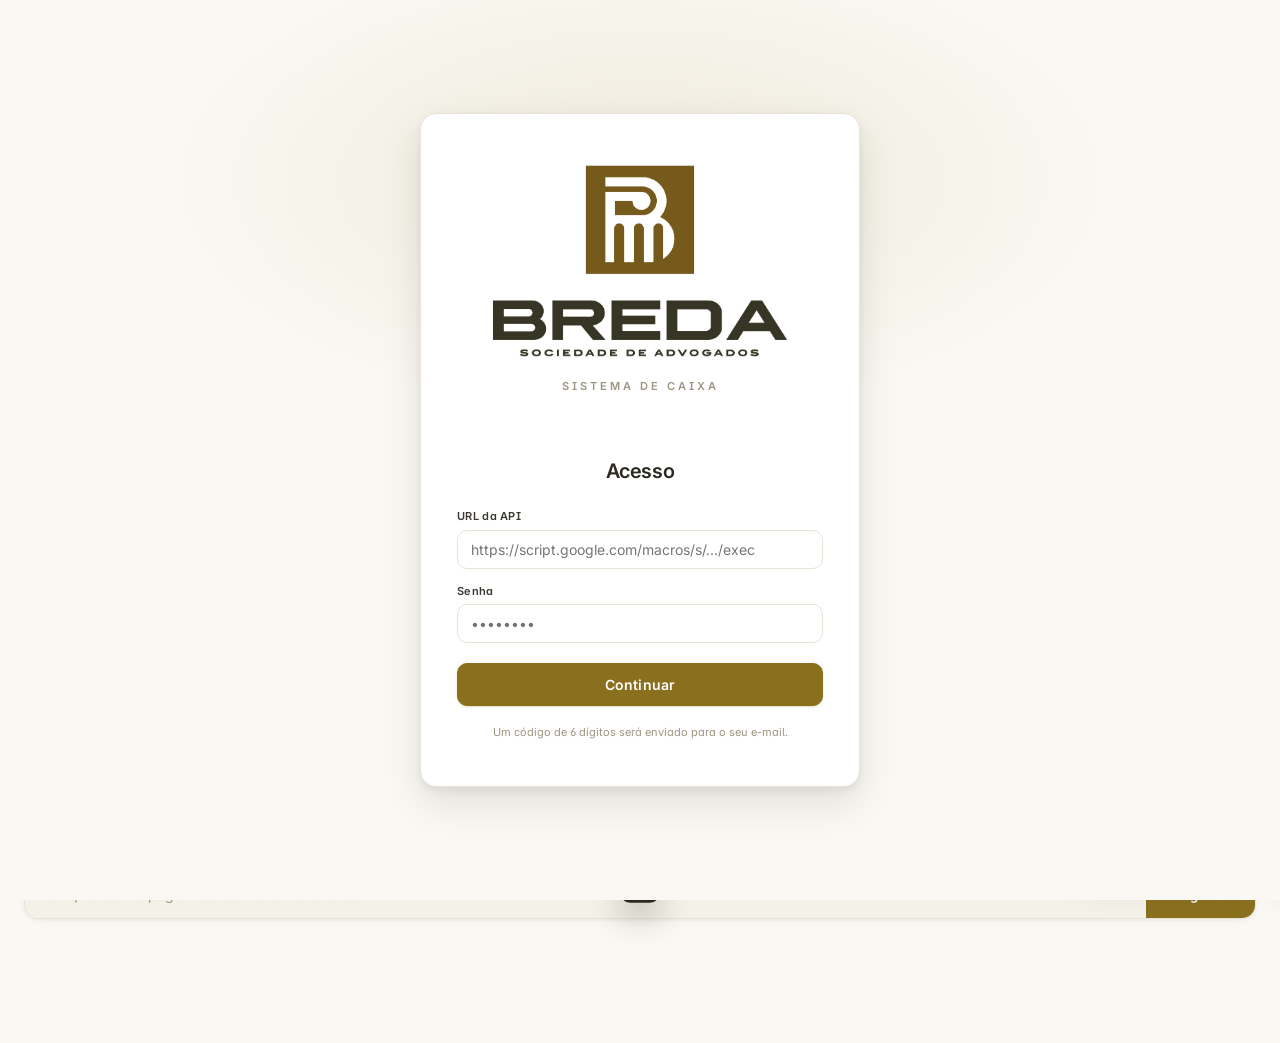
==== app.html @ f0481420 "Nova identidade visual baseada na logo oficial Breda - Paleta dourado-bronze (#8a6f1f) + oliva (#2b2" ====
<!doctype html>
<html lang="pt-BR">
<head>
  <meta charset="utf-8" />
  <meta name="viewport" content="width=device-width, initial-scale=1, viewport-fit=cover" />
  <title>Caixa · Breda Advocacia</title>
  <meta name="theme-color" content="#8a6f1f" />
  <link rel="manifest" href="./assets/manifest.json" />
  <link rel="icon" href="./assets/icons/icon-192.svg" type="image/svg+xml" />
  <link rel="apple-touch-icon" href="./assets/icons/icon-192.svg" />
  <link rel="preconnect" href="https://fonts.googleapis.com" />
  <link rel="preconnect" href="https://fonts.gstatic.com" crossorigin />
  <link href="https://fonts.googleapis.com/css2?family=Fraunces:opsz,wght@9..144,400;9..144,500;9..144,600;9..144,700;9..144,900&family=Inter:wght@300;400;500;600;700;800&family=Spectral:wght@300;400;500;600&display=swap" rel="stylesheet" />
  <link rel="preload" href="./assets/app.js" as="script" />
  <link rel="stylesheet" href="./assets/style.css" />
</head>
<body>

<header class="topbar">
  <div class="topbar-inner">
    <div class="brand">
      <div class="brand-logo"></div>
      <div class="brand-text">
        <span class="brand-mark">Caixa</span>
        <span class="brand-name">Breda Advocacia</span>
      </div>
    </div>
    <div class="tabs" role="tablist">
      <button class="tab" data-tab="insights" role="tab">Insights</button>
      <button class="tab" data-tab="movimentacoes" role="tab">Movimentações</button>
      <button class="tab" data-tab="analise" role="tab">Análise</button>
    </div>
    <div class="header-actions">
      <button class="icon-btn" id="btn-recarregar" title="Recarregar">
        <svg viewBox="0 0 24 24"><path d="M21 12a9 9 0 0 1-15.5 6.4M3 12a9 9 0 0 1 15.5-6.4M21 5v5h-5M3 19v-5h5"/></svg>
      </button>
      <button class="icon-btn" id="btn-config" title="Configurações">
        <svg viewBox="0 0 24 24"><circle cx="12" cy="12" r="3"/><path d="M19.4 15a1.65 1.65 0 0 0 .33 1.82l.06.06a2 2 0 1 1-2.83 2.83l-.06-.06a1.65 1.65 0 0 0-1.82-.33 1.65 1.65 0 0 0-1 1.51V21a2 2 0 0 1-4 0v-.09a1.65 1.65 0 0 0-1-1.51 1.65 1.65 0 0 0-1.82.33l-.06.06a2 2 0 1 1-2.83-2.83l.06-.06a1.65 1.65 0 0 0 .33-1.82 1.65 1.65 0 0 0-1.51-1H3a2 2 0 0 1 0-4h.09a1.65 1.65 0 0 0 1.51-1 1.65 1.65 0 0 0-.33-1.82l-.06-.06a2 2 0 1 1 2.83-2.83l.06.06a1.65 1.65 0 0 0 1.82.33h0a1.65 1.65 0 0 0 1-1.51V3a2 2 0 0 1 4 0v.09a1.65 1.65 0 0 0 1 1.51 1.65 1.65 0 0 0 1.82-.33l.06-.06a2 2 0 1 1 2.83 2.83l-.06.06a1.65 1.65 0 0 0-.33 1.82v0a1.65 1.65 0 0 0 1.51 1H21a2 2 0 0 1 0 4h-.09a1.65 1.65 0 0 0-1.51 1z"/></svg>
      </button>
    </div>
  </div>
</header>

<main>

<!-- ─────── TAB: INSIGHTS ─────── -->
<div data-tab-content="insights">
  <div class="section">
    <div class="section-head">
      <div class="section-title-wrap">
        <div class="section-title">Visão geral</div>
        <div class="section-sub">desempenho do mês atual</div>
      </div>
      <div class="section-meta" id="periodo-atual">—</div>
    </div>
    <div class="stats">
      <div class="stat">
        <div class="stat-head">
          <div class="stat-label">Receita</div>
          <div class="stat-icon pos">
            <svg viewBox="0 0 24 24" stroke="currentColor"><path d="M7 14l5-5 5 5M12 19V9"/></svg>
          </div>
        </div>
        <div class="stat-value pos" id="stat-receita-mes">—</div>
        <div class="stat-sub" id="stat-receita-sub">—</div>
      </div>
      <div class="stat">
        <div class="stat-head">
          <div class="stat-label">Despesa</div>
          <div class="stat-icon neg">
            <svg viewBox="0 0 24 24" stroke="currentColor"><path d="M7 10l5 5 5-5M12 5v10"/></svg>
          </div>
        </div>
        <div class="stat-value neg" id="stat-despesa-mes">—</div>
        <div class="stat-sub" id="stat-despesa-sub">—</div>
      </div>
      <div class="stat">
        <div class="stat-head">
          <div class="stat-label">Saldo</div>
          <div class="stat-icon neutral">
            <svg viewBox="0 0 24 24" stroke="currentColor"><path d="M3 12h18M12 3v18"/></svg>
          </div>
        </div>
        <div class="stat-value" id="stat-saldo-mes">—</div>
        <div class="stat-sub" id="stat-saldo-sub">—</div>
      </div>
      <div class="stat">
        <div class="stat-head">
          <div class="stat-label">Margem</div>
          <div class="stat-icon neutral">
            <svg viewBox="0 0 24 24" stroke="currentColor"><circle cx="12" cy="12" r="9"/><path d="M12 7v5l3 3"/></svg>
          </div>
        </div>
        <div class="stat-value" id="stat-margem">—</div>
        <div class="stat-sub">resultado / receita</div>
      </div>
    </div>
  </div>

  <div class="section">
    <div class="section-head">
      <div class="section-title-wrap">
        <div class="section-title">Alertas inteligentes</div>
        <div class="section-sub">anomalias detectadas automaticamente</div>
      </div>
      <div class="section-meta" id="alertas-meta">—</div>
    </div>
    <div id="alertas" class="alerts">
      <div class="alert"><span class="alert-icon">…</span><span>Carregando…</span></div>
    </div>
  </div>

  <div class="section">
    <div class="section-head">
      <div class="section-title-wrap">
        <div class="section-title">Resumo executivo</div>
        <div class="section-sub">análise do mês mais recente</div>
      </div>
    </div>
    <div class="ai-block">
      <div class="ai-head">
        <div class="ai-badge">IA</div>
        <div class="ai-title">Síntese do mês</div>
      </div>
      <div class="ai-text" id="resumo-ia"><span class="ai-loading">Analisando dados…</span></div>
    </div>
  </div>

  <div class="section">
    <div class="section-head">
      <div class="section-title-wrap">
        <div class="section-title">Pergunte ao seu caixa</div>
        <div class="section-sub">conversa em linguagem natural com os dados</div>
      </div>
    </div>
    <div class="chat-box">
      <div class="chat-log" id="chat-log"></div>
      <div class="chat-input-row">
        <input type="text" class="chat-input" id="chat-input" placeholder="ex: qual cliente paga mais? como foi maio vs abril?" />
        <button class="chat-send" id="chat-send">Perguntar</button>
      </div>
    </div>
  </div>
</div>

<!-- ─────── TAB: MOVIMENTAÇÕES ─────── -->
<div data-tab-content="movimentacoes" hidden>
  <div class="section">
    <div class="section-head">
      <div class="section-title-wrap">
        <div class="section-title">Lançamentos</div>
        <div class="section-sub">filtre, busque e edite cada registro</div>
      </div>
      <div class="section-meta" id="tabela-meta">—</div>
    </div>
    <div class="filters">
      <div class="chips">
        <button class="chip tipo-entrada active" data-tipo="entrada">Entradas</button>
        <button class="chip tipo-saida active" data-tipo="saida">Saídas</button>
      </div>
    </div>
    <div class="filters">
      <div class="field-inline">
        <label>Ano</label>
        <select id="filtro-ano"></select>
      </div>
      <div class="field-inline">
        <label>Mês</label>
        <select id="filtro-mes"></select>
      </div>
      <div class="field-inline search-wrap">
        <label>Buscar descrição</label>
        <input class="input" id="filtro-busca" type="text" placeholder="ex: honorários, VIVO, sucumbência…" />
      </div>
      <div class="field-inline">
        <label>&nbsp;</label>
        <button class="btn btn-ghost" id="btn-limpar">Limpar filtros</button>
      </div>
      <div class="field-inline">
        <label>&nbsp;</label>
        <button class="btn btn-ghost" id="btn-importar-extrato">📥 Importar extrato</button>
      </div>
      <div class="field-inline">
        <label>&nbsp;</label>
        <button class="btn btn-primary" id="btn-relatorio">📄 Gerar relatório</button>
      </div>
    </div>
    <div class="filters" style="margin-top:-8px">
      <div class="field-inline" style="min-width:140px">
        <label>Período · de</label>
        <input class="input" id="filtro-data-de" type="date" />
      </div>
      <div class="field-inline" style="min-width:140px">
        <label>Período · até</label>
        <input class="input" id="filtro-data-ate" type="date" />
      </div>
      <div class="field-inline" style="flex:1; min-width:160px">
        <label>&nbsp;</label>
        <div style="display:flex; gap:6px; flex-wrap:wrap">
          <button class="btn btn-ghost btn-preset" data-preset="30d" style="padding:7px 11px; font-size:12px">Últ. 30 dias</button>
          <button class="btn btn-ghost btn-preset" data-preset="90d" style="padding:7px 11px; font-size:12px">Últ. 90 dias</button>
          <button class="btn btn-ghost btn-preset" data-preset="ano" style="padding:7px 11px; font-size:12px">Este ano</button>
          <button class="btn btn-ghost btn-preset" data-preset="anoant" style="padding:7px 11px; font-size:12px">Ano anterior</button>
          <button class="btn btn-ghost btn-preset" data-preset="tudo" style="padding:7px 11px; font-size:12px">Tudo</button>
        </div>
      </div>
    </div>
    <div class="chips" id="chips-categorias"></div>

    <div id="loader-mov" class="loader" style="display:none">
      <div class="spinner"></div><span>Carregando lançamentos…</span>
    </div>

    <div class="tbl-wrap" id="tabela-card">
      <div class="tbl-scroll">
        <table>
          <thead>
            <tr>
              <th style="width:100px">Data</th>
              <th style="width:70px">Tipo</th>
              <th>Descrição</th>
              <th>Categoria</th>
              <th style="text-align:right; width:140px">Valor</th>
            </tr>
          </thead>
          <tbody id="tabela-body"></tbody>
        </table>
      </div>
    </div>
  </div>
</div>

<!-- ─────── TAB: ANÁLISE ─────── -->
<div data-tab-content="analise" hidden>
  <div class="section">
    <div class="section-head">
      <div class="section-title-wrap">
        <div class="section-title">Ano de análise</div>
        <div class="section-sub">selecione para filtrar gráficos e resumo</div>
      </div>
    </div>
    <select id="ano-analise" class="input" style="max-width:180px"></select>
  </div>

  <div class="section">
    <div class="section-head">
      <div class="section-title-wrap">
        <div class="section-title">Receitas × Despesas</div>
        <div class="section-sub">comparativo mensal do ano selecionado</div>
      </div>
    </div>
    <div class="card"><canvas id="chart-rxd" style="max-height:280px"></canvas></div>
  </div>

  <div class="section">
    <div class="section-head">
      <div class="section-title-wrap">
        <div class="section-title">Saldo acumulado</div>
        <div class="section-sub">evolução do resultado mês a mês</div>
      </div>
    </div>
    <div class="card"><canvas id="chart-saldo" style="max-height:220px"></canvas></div>
  </div>

  <div class="section">
    <div class="section-head">
      <div class="section-title-wrap">
        <div class="section-title">Composição</div>
        <div class="section-sub">categorias com maior volume</div>
      </div>
    </div>
    <div class="charts-grid">
      <div class="chart-card">
        <h3>Top despesas</h3>
        <canvas id="chart-top-saidas" style="max-height:300px"></canvas>
      </div>
      <div class="chart-card">
        <h3>Top receitas</h3>
        <canvas id="chart-top-entradas" style="max-height:300px"></canvas>
      </div>
    </div>
  </div>

  <div class="section">
    <div class="section-head">
      <div class="section-title-wrap">
        <div class="section-title">Previsão · próximos 3 meses</div>
        <div class="section-sub">projeção gerada por IA com base em sazonalidade</div>
      </div>
    </div>
    <div class="forecast-grid" id="forecast-grid">
      <div class="forecast-month">
        <div class="forecast-mes">Carregando…</div>
      </div>
    </div>
  </div>

  <div class="section">
    <div class="section-head">
      <div class="section-title-wrap">
        <div class="section-title">Resumo mensal</div>
        <div class="section-sub">consolidação do ano selecionado</div>
      </div>
    </div>
    <div class="tbl-wrap">
      <div class="tbl-scroll">
        <table>
          <thead>
            <tr>
              <th>Mês</th>
              <th style="text-align:right">Receitas</th>
              <th style="text-align:right">Despesas</th>
              <th style="text-align:right">Saldo</th>
              <th style="text-align:right; width:90px">Margem</th>
            </tr>
          </thead>
          <tbody id="tabela-mensal"></tbody>
          <tfoot>
            <tr style="background:var(--line-soft); font-weight:600">
              <td style="padding:12px 16px">Total do ano</td>
              <td class="col-valor" id="tot-rec"></td>
              <td class="col-valor" id="tot-des"></td>
              <td class="col-valor" id="tot-sal"></td>
              <td class="col-valor" id="tot-mar"></td>
            </tr>
          </tfoot>
        </table>
      </div>
    </div>
  </div>
</div>

</main>

<button class="fab" id="fab-novo">
  <svg viewBox="0 0 24 24"><path d="M12 5v14M5 12h14"/></svg>
  Novo lançamento
</button>

<!-- MODAL LANÇAMENTO -->
<div class="modal-backdrop" id="modal">
  <div class="modal">
    <div class="modal-head">
      <h2 id="modal-titulo">Novo lançamento</h2>
      <button class="close-btn" id="btn-fechar-modal">×</button>
    </div>
    <form id="modal-form" autocomplete="off">
      <input type="hidden" id="modal-id" />
      <div class="modal-body">
        <div class="field">
          <label>Tipo</label>
          <select id="modal-tipo">
            <option value="saida">Saída (despesa)</option>
            <option value="entrada">Entrada (receita)</option>
          </select>
        </div>
        <div class="field">
          <label>Data</label>
          <input type="date" id="modal-data" required />
        </div>
        <div class="field">
          <label>Descrição</label>
          <textarea id="modal-desc" rows="2" required placeholder="ex: VIVO mês 06"></textarea>
          <div class="field-hint" id="modal-cat-hint" style="display:none">
            <span class="ai-tag" style="margin:0">IA</span> sugerindo categoria…
          </div>
        </div>
        <div class="field">
          <label>Valor (R$)</label>
          <input type="number" id="modal-valor" step="0.01" min="0" required placeholder="0,00" />
        </div>
        <div class="field">
          <label>Categoria</label>
          <select id="modal-cat" required></select>
        </div>
        <div class="field">
          <label>Anexos</label>
          <div class="anexos-wrap">
            <div id="modal-anexos-lista"></div>
            <label class="btn-anexar">
              <svg width="12" height="12" viewBox="0 0 24 24" fill="none" stroke="currentColor" stroke-width="2"><path d="M21.44 11.05l-9.19 9.19a6 6 0 0 1-8.49-8.49l9.19-9.19a4 4 0 0 1 5.66 5.66l-9.2 9.19a2 2 0 0 1-2.83-2.83l8.49-8.48"/></svg>
              Anexar arquivo
              <input type="file" id="modal-anexo-input" multiple accept="image/*,.pdf,.doc,.docx" />
            </label>
            <span class="anexo-status" id="anexo-status"></span>
          </div>
        </div>
      </div>
      <div class="modal-foot">
        <button type="button" class="btn btn-danger" id="btn-deletar" style="display:none">Excluir</button>
        <button type="button" class="btn btn-ghost" id="btn-cancelar">Cancelar</button>
        <button type="submit" class="btn btn-primary">Salvar</button>
      </div>
    </form>
  </div>
</div>

<!-- DRAWER CONFIG -->
<div class="drawer-backdrop" id="drawer-backdrop"></div>
<aside class="drawer" id="drawer">
  <div class="drawer-head">
    <h2>Configurações</h2>
    <button class="icon-btn" id="btn-fechar-drawer">
      <svg viewBox="0 0 24 24"><path d="M18 6L6 18M6 6l12 12"/></svg>
    </button>
  </div>
  <div class="drawer-body">
    <div class="field">
      <label>Conta administradora</label>
      <div class="info-row" id="drawer-email">…</div>
      <div class="field-hint">Recebe notificações de troca de senha.</div>
    </div>
    <div class="field">
      <label>URL da API</label>
      <input id="drawer-url" type="url" readonly />
    </div>

    <!-- Toggle: exigir login a cada abertura -->
    <div class="security-toggle">
      <div class="security-toggle-info">
        <div class="security-toggle-title">
          <svg viewBox="0 0 24 24" width="14" height="14" fill="none" stroke="currentColor" stroke-width="2" style="vertical-align:-2px; margin-right:5px">
            <rect x="5" y="11" width="14" height="10" rx="2"/><path d="M8 11V7a4 4 0 0 1 8 0v4"/>
          </svg>
          Exigir login a cada abertura
        </div>
        <div class="security-toggle-desc">Mais seguro · sempre pede senha + código por e-mail ao abrir o app.</div>
      </div>
      <label class="switch">
        <input type="checkbox" id="toggle-sempre-login" />
        <span class="switch-slider"></span>
      </label>
    </div>

    <button class="btn btn-primary" id="btn-trocar-senha" style="width:100%; margin-top:8px">
      Trocar senha
    </button>
    <button class="btn btn-ghost" id="btn-instalar" style="width:100%; margin-top:8px; font-size:12px; display:none">
      📲 Instalar como app no dispositivo
    </button>
    <div id="instalar-hint" style="margin-top:8px; padding:10px 12px; background:var(--surface-2); border:1px solid var(--line); border-radius:8px; font-size:11px; color:var(--ink-3); line-height:1.5; display:none">
      <strong style="color:var(--ink-2)">Como instalar:</strong><br>
      <span id="instalar-hint-texto"></span>
    </div>
    <button class="btn btn-ghost" id="btn-revisar-anomalias" style="width:100%; margin-top:8px; font-size:12px">
      Revisar valores anômalos
    </button>

    <div style="margin-top:28px">
      <div style="display:flex; justify-content:space-between; align-items:baseline; margin-bottom:10px">
        <label style="font-size:11px; text-transform:uppercase; letter-spacing:1.4px; color:var(--ink-4); font-weight:600">Sessões ativas</label>
        <span id="sessoes-meta" style="font-size:11px; color:var(--ink-4)">—</span>
      </div>
      <div id="sessoes-lista" class="sessoes-lista"></div>
      <button class="btn btn-ghost" id="btn-revogar-outras" style="width:100%; margin-top:8px; font-size:12px">
        Revogar outras sessões
      </button>
    </div>
  </div>
  <div class="drawer-foot">
    <button class="btn btn-ghost" id="btn-logout" style="width:100%">Sair</button>
  </div>
</aside>

<!-- MODAL TROCAR SENHA -->
<div class="modal-backdrop" id="trocar-modal">
  <div class="modal">
    <div class="modal-head">
      <h2>Trocar senha</h2>
      <button class="close-btn" id="btn-fechar-trocar">×</button>
    </div>
    <form id="trocar-form" autocomplete="off">
      <div class="modal-body">
        <div class="trocar-msg" id="trocar-msg"></div>
        <div class="field">
          <label>Senha atual</label>
          <input id="trocar-atual" type="password" required autocomplete="current-password" />
        </div>
        <div class="field">
          <label>Nova senha (mín. 6 caracteres)</label>
          <input id="trocar-nova" type="password" minlength="6" required autocomplete="new-password" />
        </div>
        <div class="field">
          <label>Confirmar nova senha</label>
          <input id="trocar-confirma" type="password" minlength="6" required autocomplete="new-password" />
        </div>
        <div class="field-hint">Uma notificação é enviada para a conta administradora.</div>
      </div>
      <div class="modal-foot">
        <button type="button" class="btn btn-ghost" id="btn-cancelar-trocar">Cancelar</button>
        <button type="submit" class="btn btn-primary">Trocar senha</button>
      </div>
    </form>
  </div>
</div>

<!-- MODAL REVISAR ANOMALIAS -->
<div class="modal-backdrop" id="anomalias-modal">
  <div class="modal" style="max-width:780px">
    <div class="modal-head">
      <h2>Revisar valores anômalos</h2>
      <button class="close-btn" id="btn-fechar-anomalias">×</button>
    </div>
    <div class="modal-body">
      <div id="anomalias-status" style="font-size:13px; color:var(--ink-3); margin-bottom:14px">Carregando…</div>
      <div id="anomalias-tabela-wrap" style="display:none">
        <div style="font-size:12px; color:var(--ink-3); margin-bottom:10px; line-height:1.5">
          Estes lançamentos têm valor acima de R$ 100 milhões — provavelmente erro de digitação ou formato.
          A IA sugere uma correção para cada um (dividindo por potência de 10 até chegar em range plausível).
          Marque os que você quer corrigir e clique "Aplicar".
        </div>
        <div class="tbl-wrap" style="margin-bottom:14px">
          <div class="tbl-scroll">
            <table>
              <thead>
                <tr>
                  <th style="width:30px"><input type="checkbox" id="anom-todos" /></th>
                  <th style="width:90px">Data</th>
                  <th>Descrição</th>
                  <th>Categoria</th>
                  <th style="text-align:right">Valor atual</th>
                  <th style="text-align:right">Sugestão</th>
                  <th style="text-align:center; width:60px">Fator</th>
                </tr>
              </thead>
              <tbody id="anomalias-tabela-body"></tbody>
            </table>
          </div>
        </div>
        <div style="display:flex; gap:8px; justify-content:flex-end; flex-wrap:wrap">
          <button class="btn btn-ghost" id="btn-anom-sel-todos">Marcar todos</button>
          <button class="btn btn-ghost" id="btn-anom-desel-todos">Desmarcar todos</button>
        </div>
      </div>
      <div id="anomalias-vazio" style="display:none; padding:30px 20px; text-align:center; color:var(--ink-3)">
        <h3 style="font-size:15px; color:var(--ink); margin-bottom:6px">Nenhuma anomalia detectada</h3>
        <p style="font-size:12px">Não há lançamentos com valor acima de R$ 100 milhões.</p>
      </div>
    </div>
    <div class="modal-foot">
      <button type="button" class="btn btn-ghost" id="btn-cancelar-anomalias">Fechar</button>
      <button type="button" class="btn btn-primary" id="btn-aplicar-anomalias">Aplicar correções</button>
    </div>
  </div>
</div>

<!-- LOGIN 2FA (2 etapas) -->
<div class="login-overlay" id="login-overlay">
  <div class="login-card">
    <!-- Logo oficial Breda. Se o arquivo não existir, cai no SVG vetorial. -->
    <img class="login-logo" src="./assets/icons/logo-breda.jpg" alt="Breda · Sociedade de Advogados"
         onerror="this.onerror=null; this.src='./assets/icons/logo-breda.svg';" />
    <div class="login-sub">Sistema de Caixa</div>

    <div class="login-msg" id="login-msg">&nbsp;</div>

    <!-- ETAPA 1: URL + senha -->
    <form id="login-step1" autocomplete="off">
      <h2>Acesso</h2>
      <div class="field">
        <label>URL da API</label>
        <input id="login-url" type="url" placeholder="https://script.google.com/macros/s/.../exec" required />
      </div>
      <div class="field">
        <label>Senha</label>
        <input id="login-senha" type="password" placeholder="••••••••" required autocomplete="current-password" />
      </div>
      <button type="submit" class="btn btn-primary">Continuar</button>
      <small>Um código de 6 dígitos será enviado para o seu e-mail.</small>
    </form>

    <!-- ETAPA 2: código de verificação -->
    <form id="login-step2" autocomplete="off" style="display:none">
      <h2>Verificação</h2>
      <div class="field">
        <label>Código de 6 dígitos</label>
        <input id="login-codigo" type="text" inputmode="numeric" pattern="\d{6}" maxlength="6" placeholder="••••••" required autocomplete="one-time-code" style="font-family:'SF Mono',monospace; font-size:22px; letter-spacing:8px; text-align:center" />
      </div>
      <button type="submit" class="btn btn-primary">Entrar</button>
      <div style="display:flex; justify-content:space-between; margin-top:14px; font-size:12px">
        <button type="button" id="login-voltar" style="background:none; border:none; color:var(--ink-3); cursor:pointer; font-family:inherit; font-size:12px; text-decoration:underline">← Voltar</button>
        <button type="button" id="login-reenviar" style="background:none; border:none; color:var(--accent); cursor:pointer; font-family:inherit; font-size:12px; text-decoration:underline">Reenviar código</button>
      </div>
      <small>Não recebeu? Verifique spam. Esqueceu a senha? Abra a planilha → Apps Script → execute <code>resetarSenha</code>.</small>
    </form>
  </div>
</div>

<!-- MODAL IMPORTAR EXTRATO BANCÁRIO -->
<div class="modal-backdrop" id="importar-modal">
  <div class="modal" style="max-width:820px; max-height:92vh">
    <div class="modal-head">
      <h2 id="importar-titulo">Importar extrato bancário</h2>
      <button class="close-btn" id="btn-fechar-importar">×</button>
    </div>

    <!-- ETAPA 1: Upload do arquivo -->
    <div class="modal-body" id="importar-etapa-1">
      <div style="font-size:13px; color:var(--ink-3); margin-bottom:14px; line-height:1.6">
        Anexe o extrato do seu banco. Aceitos: <strong>OFX</strong> (mais confiável),
        <strong>CSV</strong> e <strong>PDF</strong>. Bradesco e Itaú geram esses formatos no app/internet banking.
      </div>

      <label class="dropzone" id="dropzone">
        <input type="file" id="extrato-input" accept=".ofx,.csv,.pdf,.qif,application/pdf,text/csv" hidden />
        <div class="dropzone-icon">📥</div>
        <div class="dropzone-title">Solte o arquivo aqui ou clique para escolher</div>
        <div class="dropzone-sub">OFX · CSV · PDF · até 10 MB</div>
      </label>

      <div id="extrato-arquivo-info" style="display:none; margin-top:14px; padding:12px 14px; background:var(--surface-2); border-radius:8px; font-size:13px"></div>

      <div class="field" style="margin-top:18px">
        <label>Os lançamentos detectados serão criados como:</label>
        <div style="display:flex; gap:8px">
          <label class="radio-card" style="flex:1">
            <input type="radio" name="extrato-aba" value="saidas" checked />
            <div class="radio-card-body">
              <div class="radio-card-icon">↓</div>
              <div>
                <div class="radio-card-title">Saídas (despesas)</div>
                <div class="radio-card-desc">Use pra extratos de conta corrente — vou separar entradas e saídas individualmente.</div>
              </div>
            </div>
          </label>
        </div>
        <small style="color:var(--ink-4); font-size:11px; margin-top:6px; display:block">
          O app detecta automaticamente o tipo de cada linha (crédito = entrada, débito = saída).
        </small>
      </div>
    </div>

    <!-- ETAPA 2: Revisão dos lançamentos detectados -->
    <div class="modal-body" id="importar-etapa-2" style="display:none">
      <div id="importar-resumo" style="font-size:13px; color:var(--ink-2); margin-bottom:12px; padding:12px 14px; background:var(--accent-bg); border-radius:8px; line-height:1.5"></div>

      <div style="display:flex; gap:6px; margin-bottom:10px; align-items:center; flex-wrap:wrap">
        <button class="btn btn-ghost" id="btn-importar-sel-todos" style="font-size:12px; padding:6px 10px">✓ Marcar todos</button>
        <button class="btn btn-ghost" id="btn-importar-desel-todos" style="font-size:12px; padding:6px 10px">○ Desmarcar todos</button>
        <button class="btn btn-ghost" id="btn-importar-categorizar" style="font-size:12px; padding:6px 10px">🤖 Re-categorizar com IA</button>
        <span id="importar-status" style="font-size:11px; color:var(--ink-3); font-style:italic; margin-left:auto"></span>
      </div>

      <div class="tbl-wrap" style="max-height:50vh; overflow-y:auto">
        <table class="tabela-extrato">
          <thead>
            <tr>
              <th style="width:34px"><input type="checkbox" id="extrato-todos" checked /></th>
              <th style="width:84px">Data</th>
              <th style="width:46px">T</th>
              <th>Descrição</th>
              <th style="width:150px">Categoria</th>
              <th style="text-align:right; width:120px">Valor</th>
            </tr>
          </thead>
          <tbody id="extrato-tabela-body"></tbody>
        </table>
      </div>
    </div>

    <!-- ETAPA 3: Confirmação -->
    <div class="modal-body" id="importar-etapa-3" style="display:none; text-align:center">
      <div id="importar-progresso" style="font-size:14px; color:var(--ink-2); padding:20px"></div>
    </div>

    <div class="modal-foot" id="importar-foot">
      <button type="button" class="btn btn-ghost" id="btn-importar-cancelar">Cancelar</button>
      <button type="button" class="btn btn-ghost" id="btn-importar-voltar" style="display:none">← Voltar</button>
      <button type="button" class="btn btn-primary" id="btn-importar-avancar" disabled>Avançar →</button>
    </div>
  </div>
</div>

<!-- MODAL GERAR RELATÓRIO -->
<div class="modal-backdrop" id="relatorio-modal">
  <div class="modal" style="max-width:520px">
    <div class="modal-head">
      <h2>Gerar relatório</h2>
      <button class="close-btn" id="btn-fechar-relatorio">×</button>
    </div>
    <div class="modal-body">
      <div id="relatorio-resumo" style="font-size:13px; color:var(--ink-3); margin-bottom:18px; padding:12px 14px; background:var(--surface-2); border-radius:8px; line-height:1.6"></div>

      <div class="field">
        <label>Título do relatório</label>
        <input id="relatorio-titulo" type="text" placeholder="ex: Movimentações Replantar — Histórico Completo" />
      </div>

      <div class="field">
        <label>Subtítulo / Período (opcional)</label>
        <input id="relatorio-subtitulo" type="text" placeholder="ex: Janeiro/2024 a Maio/2026" />
      </div>

      <div class="field">
        <label style="margin-bottom:8px">Filtrar por período (opcional)</label>
        <div style="display:flex; gap:10px; align-items:center">
          <div style="flex:1">
            <small style="font-size:10px; color:var(--ink-3); letter-spacing:.5px; font-weight:600">DE</small>
            <input id="relatorio-data-de" type="date" />
          </div>
          <div style="flex:1">
            <small style="font-size:10px; color:var(--ink-3); letter-spacing:.5px; font-weight:600">ATÉ</small>
            <input id="relatorio-data-ate" type="date" />
          </div>
          <button type="button" class="btn btn-ghost" id="btn-relatorio-data-limpar" style="padding:6px 10px; font-size:11px; align-self:flex-end; margin-bottom:0">Limpar</button>
        </div>
        <div style="display:flex; gap:6px; margin-top:8px; flex-wrap:wrap">
          <button type="button" class="btn btn-ghost btn-rel-preset" data-preset="mes-atual" style="padding:4px 10px; font-size:11px">Mês atual</button>
          <button type="button" class="btn btn-ghost btn-rel-preset" data-preset="mes-anterior" style="padding:4px 10px; font-size:11px">Mês anterior</button>
          <button type="button" class="btn btn-ghost btn-rel-preset" data-preset="3m" style="padding:4px 10px; font-size:11px">Últ. 3 meses</button>
          <button type="button" class="btn btn-ghost btn-rel-preset" data-preset="12m" style="padding:4px 10px; font-size:11px">Últ. 12 meses</button>
          <button type="button" class="btn btn-ghost btn-rel-preset" data-preset="ano-atual" style="padding:4px 10px; font-size:11px">Este ano</button>
          <button type="button" class="btn btn-ghost btn-rel-preset" data-preset="tudo" style="padding:4px 10px; font-size:11px">Tudo</button>
        </div>
        <small style="display:block; color:var(--ink-4); font-size:11px; margin-top:6px">
          Os campos vêm pré-preenchidos com o período dos lançamentos filtrados na tabela. Ajuste aqui sem alterar a tabela.
        </small>
      </div>

      <div class="field">
        <label style="margin-bottom:8px">Formato</label>
        <div style="display:flex; gap:8px">
          <label class="radio-card">
            <input type="radio" name="formato" value="pdf" checked />
            <div class="radio-card-body">
              <div class="radio-card-icon">📄</div>
              <div>
                <div class="radio-card-title">PDF</div>
                <div class="radio-card-desc">Cabeçalho Breda, tabela formatada, totais. Pronto pra imprimir ou enviar.</div>
              </div>
            </div>
          </label>
          <label class="radio-card">
            <input type="radio" name="formato" value="csv" />
            <div class="radio-card-body">
              <div class="radio-card-icon">🗒</div>
              <div>
                <div class="radio-card-title">CSV</div>
                <div class="radio-card-desc">Tabela bruta pra abrir no Excel/Sheets.</div>
              </div>
            </div>
          </label>
        </div>
      </div>

      <div class="field" style="margin-bottom:0">
        <label style="display:flex; align-items:center; gap:8px; cursor:pointer; font-size:13px">
          <input type="checkbox" id="relatorio-incluir-totais" checked />
          <span>Incluir totais por categoria e resumo no fim do PDF</span>
        </label>
      </div>
    </div>
    <div class="modal-foot">
      <button type="button" class="btn btn-ghost" id="btn-cancelar-relatorio">Cancelar</button>
      <button type="button" class="btn btn-primary" id="btn-baixar-relatorio">Baixar</button>
    </div>
  </div>
</div>

<div class="toast" id="toast"></div>

<!-- Bibliotecas pesadas (Chart.js, jsPDF, pdf.js) são carregadas SOB DEMANDA pelo app.js
     usando window.loadScript(). Reduz ~1.3MB do carregamento inicial. -->
<script src="./assets/app.js"></script>
</body>
</html>
---- assets/style.css ----
/* =====================================================================
   Caixa Breda Advocacia — v6
   Sofisticado, com presença visual mas ainda limpo.
   Inspiração: Stripe Dashboard · Mercury · Brex
   ===================================================================== */

:root {
  /* Palette · Heritage Breda · dourado-bronze + oliva (baseada na logo oficial) */
  --bg:        #faf8f2;        /* creme quente */
  --bg-2:      #ffffff;
  --surface:   #ffffff;
  --surface-2: #f4f1e8;        /* creme levemente mais fechado */
  --line:      #e8e3d6;
  --line-2:    #d7cfbd;
  --line-soft: #f2efe5;
  --ink:       #2b2920;        /* oliva-grafite quente (wordmark BREDA) */
  --ink-2:     #3a3830;
  --ink-3:     #6b6655;
  --ink-4:     #9c9580;
  --ink-5:     #cfc8b5;

  --accent:        #8a6f1f;    /* dourado-bronze (cor do quadrado da logo) */
  --accent-2:      #6d5615;    /* bronze profundo (hover/profundidade) */
  --accent-3:      #d9c188;    /* dourado claro */
  --accent-soft:   #efe6cc;    /* dourado palha pra fundo */
  --accent-bg:     #faf4e3;    /* dourado quase imperceptível */
  --accent-sky:    #c2a14e;    /* dourado claro (gradiente accent) */

  --pos:           #3d6b5a;    /* verde-sálvia (receita) */
  --pos-bg:        #e3ece8;
  --neg:           #984548;    /* terracota (despesa) */
  --neg-bg:        #f4e4e4;
  --warn:          #9a6b1a;    /* âmbar */
  --warn-bg:       #f6ecd3;
  --gold:          #c2a14e;    /* dourado nos detalhes premium (filetes, hairlines) */

  /* Spacing */
  --s-1: 4px; --s-2: 8px; --s-3: 12px; --s-4: 16px;
  --s-5: 24px; --s-6: 32px; --s-7: 48px; --s-8: 64px;

  /* Radius */
  --r-1: 6px;
  --r-2: 10px;
  --r-3: 14px;
  --r-4: 20px;

  /* Type */
  --font: 'Inter', -apple-system, BlinkMacSystemFont, 'Segoe UI', sans-serif;
  --font-num: 'Inter', 'SF Pro Display', system-ui, sans-serif;
  --font-serif: 'Fraunces', 'DM Serif Display', 'Playfair Display', Georgia, serif;
  --font-edit:  'Spectral', Georgia, serif;

  /* Shadows multi-layer */
  --sh-1: 0 1px 2px rgba(13,13,12,.04);
  --sh-2: 0 1px 3px rgba(13,13,12,.04), 0 2px 8px rgba(13,13,12,.04);
  --sh-3: 0 2px 4px rgba(13,13,12,.04), 0 8px 24px rgba(13,13,12,.06), 0 1px 0 rgba(255,255,255,.6) inset;
  --sh-4: 0 4px 8px rgba(13,13,12,.06), 0 16px 40px rgba(13,13,12,.10);
  --sh-pop: 0 12px 32px rgba(13,13,12,.14);
}

* { box-sizing: border-box; margin: 0; padding: 0; }

html, body {
  font-family: var(--font);
  font-size: 14px;
  line-height: 1.5;
  color: var(--ink);
  background:
    radial-gradient(1200px 600px at -10% -200px, rgba(194,161,78,.12), transparent 60%),
    radial-gradient(1000px 500px at 110% -100px, rgba(138,111,31,.07), transparent 60%),
    radial-gradient(800px 600px at 50% 90%, rgba(109,86,21,.04), transparent 60%),
    var(--bg);
  background-attachment: fixed;
  -webkit-font-smoothing: antialiased;
  -moz-osx-font-smoothing: grayscale;
  font-feature-settings: 'cv11', 'ss01', 'ss02';
  min-height: 100vh;
}

a { color: inherit; text-decoration: none; }
button { font-family: inherit; }

/* ============ HEADER ============ */
.topbar {
  background: rgba(255,255,255,.85);
  backdrop-filter: saturate(180%) blur(14px);
  -webkit-backdrop-filter: saturate(180%) blur(14px);
  border-bottom: 1px solid var(--line);
  position: sticky;
  top: 0;
  z-index: 50;
}
.topbar-inner {
  max-width: 1280px;
  margin: 0 auto;
  padding: 14px 24px;
  display: flex;
  align-items: center;
  justify-content: space-between;
  gap: 16px;
}
.brand {
  display: flex;
  align-items: center;
  gap: 12px;
}
.brand-logo {
  width: 36px; height: 36px;
  background-image: url("./icons/logo-mark.svg");
  background-size: contain;
  background-repeat: no-repeat;
  background-position: center;
  filter: drop-shadow(0 2px 4px rgba(109,86,21,.25));
  flex-shrink: 0;
}
.brand-text { display: flex; flex-direction: column; line-height: 1.1; }
.brand-mark {
  font-size: 13px;
  color: var(--ink);
  font-weight: 700;
  letter-spacing: -.3px;
}
.brand-name {
  font-size: 11px;
  color: var(--ink-4);
  font-weight: 500;
  letter-spacing: .3px;
}

.tabs {
  display: flex;
  gap: 1px;
  background: var(--line-2);
  padding: 3px;
  border-radius: 8px;
  border: 1px solid var(--line);
}
.tab {
  background: transparent;
  border: none;
  color: var(--ink-3);
  padding: 7px 16px;
  font-size: 13px;
  font-weight: 500;
  border-radius: 6px;
  cursor: pointer;
  font-family: inherit;
  transition: all .15s ease;
}
.tab:hover { color: var(--ink); background: rgba(255,255,255,.6); }
.tab.active {
  background: var(--surface);
  color: var(--ink);
  box-shadow: var(--sh-2);
  font-weight: 600;
}

.header-actions { display: flex; align-items: center; gap: 4px; }
.icon-btn {
  background: transparent;
  border: 1px solid transparent;
  color: var(--ink-3);
  width: 34px;
  height: 34px;
  border-radius: 8px;
  cursor: pointer;
  display: inline-flex;
  align-items: center;
  justify-content: center;
  transition: all .12s ease;
  text-decoration: none;
}
.icon-btn:hover { background: var(--line-soft); color: var(--ink); border-color: var(--line); }
.icon-btn svg { width: 17px; height: 17px; stroke: currentColor; fill: none; stroke-width: 1.8; }

/* ============ MAIN ============ */
main {
  max-width: 1280px;
  margin: 0 auto;
  padding: 36px 24px 80px;
}

.section { margin-bottom: 44px; }

.section-head {
  display: flex;
  justify-content: space-between;
  align-items: baseline;
  margin-bottom: 18px;
  gap: 16px;
}
.section-title-wrap { display: flex; flex-direction: column; gap: 2px; }
.section-title {
  font-size: 16px;
  color: var(--ink);
  font-weight: 600;
  letter-spacing: -.3px;
}
.section-sub {
  font-size: 12px;
  color: var(--ink-4);
}
.section-meta {
  font-size: 12px;
  color: var(--ink-3);
  font-weight: 500;
}

/* ============ KPI TILES ============ */
.stats {
  display: grid;
  grid-template-columns: repeat(auto-fit, minmax(220px, 1fr));
  gap: 14px;
}
.stat {
  background: var(--surface);
  padding: 20px 22px;
  border: 1px solid var(--line);
  border-radius: var(--r-3);
  box-shadow: var(--sh-2);
  position: relative;
  overflow: hidden;
  transition: transform .2s ease, box-shadow .2s ease;
}
.stat:hover { transform: translateY(-1px); box-shadow: var(--sh-3); }
.stat-head {
  display: flex;
  align-items: center;
  justify-content: space-between;
  margin-bottom: 14px;
}
.stat-label {
  font-size: 11px;
  color: var(--ink-3);
  font-weight: 600;
  letter-spacing: .3px;
  text-transform: uppercase;
}
.stat-icon {
  width: 32px;
  height: 32px;
  border-radius: 8px;
  display: inline-flex;
  align-items: center;
  justify-content: center;
  flex-shrink: 0;
}
.stat-icon svg { width: 16px; height: 16px; stroke-width: 1.8; fill: none; }
.stat-icon.pos { background: var(--pos-bg); color: var(--pos); }
.stat-icon.neg { background: var(--neg-bg); color: var(--neg); }
.stat-icon.neutral { background: var(--accent-soft); color: var(--accent); }
.stat-icon.warn { background: var(--warn-bg); color: var(--warn); }
.stat-value {
  font-family: var(--font-serif);
  font-size: 30px;
  font-weight: 700;
  letter-spacing: -1px;
  color: var(--ink);
  font-variant-numeric: tabular-nums;
  line-height: 1.1;
}
.stat-value.pos { color: var(--pos); }
.stat-value.neg { color: var(--neg); }
.stat-sub {
  margin-top: 8px;
  font-size: 12px;
  color: var(--ink-3);
  display: flex;
  align-items: center;
  gap: 4px;
  font-weight: 500;
}
.stat-sub.pos { color: var(--pos); }
.stat-sub.neg { color: var(--neg); }

/* ============ CARDS / BLOCKS ============ */
.card {
  background: var(--surface);
  border: 1px solid var(--line);
  border-radius: var(--r-3);
  padding: 22px 24px;
  box-shadow: var(--sh-2);
}
.card-tight { padding: 16px 18px; }
.card-pad-lg { padding: 28px 32px; }

/* ============ AI BLOCK (resumo) ============ */
.ai-block {
  background: linear-gradient(180deg, var(--surface), var(--accent-bg));
  border: 1px solid var(--line);
  border-radius: var(--r-3);
  padding: 26px 28px;
  position: relative;
  box-shadow: var(--sh-2);
  overflow: hidden;
}
.ai-block::after {
  content: "";
  position: absolute;
  top: -40px; right: -40px;
  width: 200px; height: 200px;
  background: radial-gradient(circle, rgba(138,111,31,.12), transparent 70%);
  pointer-events: none;
}
.ai-head {
  display: flex;
  align-items: center;
  gap: 10px;
  margin-bottom: 14px;
  position: relative;
}
.ai-badge {
  width: 30px;
  height: 30px;
  background: var(--accent);
  color: #fff;
  border-radius: 8px;
  display: inline-flex;
  align-items: center;
  justify-content: center;
  font-size: 11px;
  font-weight: 700;
  letter-spacing: 1px;
  box-shadow: 0 2px 4px rgba(138,111,31,.3);
}
.ai-title {
  font-size: 13px;
  font-weight: 600;
  color: var(--ink-2);
  letter-spacing: -.1px;
}
.ai-text {
  font-size: 15px;
  color: var(--ink-2);
  line-height: 1.7;
  position: relative;
}
.ai-loading {
  color: var(--ink-4);
  font-style: italic;
  font-size: 13px;
}

/* ============ ALERTAS ============ */
.alerts { display: flex; flex-direction: column; gap: 10px; }
.alert {
  display: flex;
  align-items: stretch;
  gap: 14px;
  padding: 14px 18px;
  background: var(--surface);
  border: 1px solid var(--line);
  border-radius: var(--r-2);
  box-shadow: var(--sh-1);
  font-size: 13px;
  color: var(--ink-2);
  line-height: 1.5;
  transition: transform .15s ease;
  border-left: 3px solid var(--warn);
}
.alert:hover { transform: translateX(2px); }
.alert-neg { border-left-color: var(--neg); }
.alert-warn { border-left-color: var(--warn); }
.alert-icon {
  width: 26px; height: 26px;
  border-radius: 8px;
  background: var(--warn-bg);
  color: var(--warn);
  display: inline-flex;
  align-items: center;
  justify-content: center;
  font-size: 14px;
  font-weight: 700;
  flex-shrink: 0;
}
.alert.empty {
  border-color: var(--line);
  border-left-color: var(--pos);
  color: var(--ink-3);
}
.alert.empty .alert-icon { background: var(--pos-bg); color: var(--pos); }

/* Alert layout estruturado (formato novo) */
.alert .alert-tag {
  display: inline-flex;
  align-items: center;
  gap: 4px;
  padding: 4px 10px;
  border-radius: 999px;
  font-size: 10px;
  font-weight: 700;
  letter-spacing: .8px;
  text-transform: uppercase;
  flex-shrink: 0;
  height: fit-content;
  align-self: flex-start;
}
.alert-tag-warn { background: var(--warn-bg); color: var(--warn); }
.alert-tag-neg  { background: var(--neg-bg);  color: var(--neg); }
.alert-tag-pos  { background: var(--pos-bg);  color: var(--pos); }
.alert .alert-body {
  flex: 1;
  display: flex;
  flex-direction: column;
  gap: 4px;
  min-width: 0;
}
.alert-desc {
  color: var(--ink);
  font-weight: 500;
  font-size: 13px;
  line-height: 1.45;
}
.alert-cat {
  display: inline-block;
  margin-left: 6px;
  padding: 1px 8px;
  border-radius: 999px;
  font-size: 11px;
  background: var(--line-soft);
  color: var(--ink-3);
  font-weight: 500;
}
.alert-numbers {
  display: flex;
  align-items: baseline;
  gap: 10px;
  flex-wrap: wrap;
  font-size: 12px;
  color: var(--ink-3);
}
.alert-mes {
  font-size: 11px;
  letter-spacing: .3px;
  color: var(--ink-3);
  background: var(--line-soft);
  padding: 1px 8px;
  border-radius: 999px;
  font-weight: 500;
}
.alert-valor {
  font-family: var(--font-num);
  font-variant-numeric: tabular-nums;
  font-weight: 700;
  font-size: 14px;
  letter-spacing: -.2px;
}
.alert-valor.neg { color: var(--neg); }
.alert-valor.warn { color: var(--warn); }
.alert-comp {
  font-size: 11px;
  color: var(--ink-4);
  font-variant-numeric: tabular-nums;
}

/* ============ RESUMO IA — formatação ============ */
.ai-text p {
  margin-bottom: 18px;
  line-height: 1.65;
}
.ai-text p:last-child { margin-bottom: 0; }
.ai-text p br { display: block; content: ""; margin-top: 4px; }
.ai-text .resumo-num {
  font-family: var(--font-num);
  font-variant-numeric: tabular-nums;
  font-weight: 700;
  letter-spacing: -.2px;
  color: var(--ink);
}
.ai-text .resumo-pct {
  font-family: var(--font-num);
  font-variant-numeric: tabular-nums;
  font-weight: 600;
  color: var(--accent);
}

/* ============ CHAT ============ */
.chat-box {
  background: var(--surface);
  border: 1px solid var(--line);
  border-radius: var(--r-3);
  overflow: hidden;
  box-shadow: var(--sh-2);
}
.chat-log {
  padding: 20px 22px;
  max-height: 460px;
  overflow-y: auto;
  display: flex;
  flex-direction: column;
  gap: 18px;
}
.chat-log:empty::before {
  content: "Pergunte: \"qual cliente paga mais?\", \"como foi maio vs abril?\", \"tem gasto fora do padrão?\"";
  color: var(--ink-4);
  font-style: italic;
  font-size: 13px;
}
.chat-msg { display: flex; flex-direction: column; gap: 5px; }
.chat-msg.user { align-items: flex-end; }
.chat-msg.ai { align-items: flex-start; }
.chat-role {
  font-size: 10px;
  letter-spacing: 1.5px;
  text-transform: uppercase;
  color: var(--ink-4);
  font-weight: 700;
}
.chat-role.user { color: var(--ink-3); }
.chat-role.ai { color: var(--accent); }
.chat-content {
  font-size: 14px;
  line-height: 1.6;
  padding: 10px 14px;
  border-radius: 12px;
  max-width: 85%;
  white-space: pre-wrap;
}
.chat-msg.user .chat-content {
  background: var(--ink);
  color: var(--surface);
  border-bottom-right-radius: 4px;
}
.chat-msg.ai .chat-content {
  background: var(--accent-bg);
  color: var(--ink-2);
  border: 1px solid var(--accent-3);
  border-bottom-left-radius: 4px;
}
.chat-input-row {
  display: flex;
  border-top: 1px solid var(--line);
  background: var(--surface-2);
}
.chat-input {
  flex: 1;
  border: none;
  padding: 15px 20px;
  background: transparent;
  font-family: inherit;
  font-size: 14px;
  outline: none;
  color: var(--ink);
}
.chat-input::placeholder { color: var(--ink-4); }
.chat-send {
  background: var(--accent);
  color: #fff;
  border: none;
  padding: 0 22px;
  cursor: pointer;
  font-family: inherit;
  font-size: 13px;
  font-weight: 600;
  letter-spacing: .3px;
  transition: background .15s ease;
}
.chat-send:hover { background: var(--accent-2); }
.chat-send:disabled { opacity: .5; cursor: not-allowed; }

/* ============ FILTROS ============ */
.filters {
  display: flex;
  gap: 10px;
  flex-wrap: wrap;
  align-items: flex-end;
  margin-bottom: 18px;
  padding: 16px 18px;
  background: var(--surface);
  border: 1px solid var(--line);
  border-radius: var(--r-2);
  box-shadow: var(--sh-1);
}
.field-inline { display: flex; flex-direction: column; gap: 5px; }
.field-inline label {
  font-size: 10px;
  text-transform: uppercase;
  letter-spacing: 1.4px;
  color: var(--ink-4);
  font-weight: 600;
}
.input, select, .field-inline input {
  border: 1px solid var(--line);
  border-radius: var(--r-2);
  padding: 8px 12px;
  font-size: 13px;
  background: var(--surface);
  color: var(--ink);
  font-family: inherit;
  outline: none;
  transition: all .12s ease;
  min-width: 140px;
}
.input:focus, select:focus, .field-inline input:focus {
  border-color: var(--accent);
  box-shadow: 0 0 0 3px var(--accent-soft);
}
.search-wrap { flex: 1; min-width: 200px; }
.search-wrap .input { width: 100%; min-width: 0; }

.chips {
  display: flex;
  flex-wrap: wrap;
  gap: 6px;
  margin-bottom: 18px;
}
.chip {
  border: 1px solid var(--line);
  background: var(--surface);
  color: var(--ink-3);
  padding: 6px 13px;
  border-radius: 999px;
  font-size: 12px;
  cursor: pointer;
  transition: all .15s ease;
  font-weight: 500;
  font-family: inherit;
  box-shadow: var(--sh-1);
}
.chip:hover { border-color: var(--ink-4); color: var(--ink); transform: translateY(-1px); }
.chip.active {
  background: var(--ink);
  color: var(--surface);
  border-color: var(--ink);
  box-shadow: 0 4px 8px rgba(13,13,12,.15);
}
.chip.tipo-entrada.active { background: var(--accent); border-color: var(--accent); }
.chip.tipo-saida.active { background: var(--neg); border-color: var(--neg); }

/* ============ TABLE ============ */
.tbl-wrap {
  background: var(--surface);
  border: 1px solid var(--line);
  border-radius: var(--r-3);
  overflow: hidden;
  box-shadow: var(--sh-2);
}
.tbl-scroll { overflow-x: auto; }
table {
  width: 100%;
  border-collapse: collapse;
  font-size: 13px;
}
thead th {
  text-align: left;
  padding: 12px 18px;
  font-size: 10px;
  font-weight: 700;
  letter-spacing: 1.4px;
  text-transform: uppercase;
  color: var(--ink-4);
  background: var(--surface-2);
  border-bottom: 1px solid var(--line);
  white-space: nowrap;
}
tbody td {
  padding: 13px 18px;
  border-bottom: 1px solid var(--line-soft);
  vertical-align: middle;
}
tbody tr { transition: background .12s ease; }
tbody tr:hover { background: var(--surface-2); cursor: pointer; }
tbody tr:last-child td { border-bottom: none; }
tfoot td { background: var(--surface-2); border-top: 2px solid var(--line); padding: 14px 18px; font-weight: 700; }

td.col-data { white-space: nowrap; color: var(--ink-3); font-variant-numeric: tabular-nums; font-size: 12px; }
td.col-desc { font-weight: 500; max-width: 460px; color: var(--ink); }
td.col-cat { white-space: nowrap; }
td.col-valor {
  text-align: right;
  font-family: var(--font-num);
  font-weight: 600;
  font-variant-numeric: tabular-nums;
  white-space: nowrap;
  letter-spacing: -.2px;
  font-size: 13.5px;
}
td.col-valor.pos { color: var(--pos); }
td.col-valor.neg { color: var(--neg); }

.pill {
  display: inline-block;
  padding: 3px 10px;
  border-radius: 999px;
  font-size: 11px;
  font-weight: 600;
  background: var(--line-soft);
  color: var(--ink-2);
  border: 1px solid var(--line);
  letter-spacing: .2px;
}
.pill-entrada { background: var(--pos-bg); color: var(--pos); border-color: transparent; }
.pill-saida   { background: var(--neg-bg); color: var(--neg); border-color: transparent; }

.empty {
  padding: 60px 20px;
  text-align: center;
  color: var(--ink-4);
}
.empty h3 {
  font-size: 16px;
  color: var(--ink-2);
  margin-bottom: 6px;
  font-weight: 600;
}
.empty p { font-size: 12px; }

/* ============ FAB ============ */
.fab {
  position: fixed;
  bottom: 28px;
  right: 28px;
  background: var(--ink);
  color: var(--surface);
  border: none;
  border-radius: 999px;
  padding: 13px 22px;
  font-size: 13px;
  font-weight: 600;
  cursor: pointer;
  font-family: inherit;
  box-shadow: 0 4px 12px rgba(13,13,12,.18), 0 12px 32px rgba(13,13,12,.14);
  z-index: 40;
  display: flex;
  align-items: center;
  gap: 6px;
  letter-spacing: .2px;
  transition: all .15s ease;
}
.fab:hover { transform: translateY(-2px); box-shadow: 0 6px 18px rgba(13,13,12,.22), 0 16px 40px rgba(13,13,12,.18); }
.fab svg { width: 14px; height: 14px; stroke: currentColor; fill: none; stroke-width: 2.5; }

/* ============ MODAL ============ */
.modal-backdrop {
  position: fixed; inset: 0;
  background: rgba(13,13,12,.5);
  backdrop-filter: blur(4px);
  -webkit-backdrop-filter: blur(4px);
  display: none;
  align-items: center;
  justify-content: center;
  z-index: 100;
  padding: 20px;
}
.modal-backdrop.open { display: flex; }
.modal {
  background: var(--surface);
  border-radius: var(--r-3);
  width: 100%;
  max-width: 500px;
  box-shadow: var(--sh-pop);
  overflow: hidden;
  max-height: 90vh;
  display: flex;
  flex-direction: column;
}
.modal-head {
  padding: 18px 24px;
  border-bottom: 1px solid var(--line);
  display: flex;
  justify-content: space-between;
  align-items: center;
}
.modal-head h2 {
  font-size: 16px;
  font-weight: 600;
  color: var(--ink);
}
.modal-head .close-btn {
  background: none;
  border: none;
  color: var(--ink-4);
  cursor: pointer;
  font-size: 22px;
  padding: 0;
  width: 26px;
  height: 26px;
  border-radius: 4px;
}
.modal-head .close-btn:hover { background: var(--line-soft); color: var(--ink); }
.modal-body {
  padding: 20px 24px;
  overflow-y: auto;
}
.field {
  display: flex;
  flex-direction: column;
  gap: 5px;
  margin-bottom: 16px;
}
.field label {
  font-size: 11px;
  font-weight: 600;
  color: var(--ink-2);
  letter-spacing: .3px;
}
.field input, .field select, .field textarea {
  border: 1px solid var(--line);
  border-radius: var(--r-2);
  padding: 10px 13px;
  font-size: 14px;
  background: var(--surface);
  color: var(--ink);
  font-family: inherit;
  outline: none;
  transition: all .12s ease;
  width: 100%;
}
.field textarea { min-height: 64px; resize: vertical; }
.field input:focus, .field select:focus, .field textarea:focus {
  border-color: var(--accent);
  box-shadow: 0 0 0 3px var(--accent-soft);
}
.field-hint { font-size: 11px; color: var(--ink-4); margin-top: 2px; }
.modal-foot {
  padding: 14px 24px;
  border-top: 1px solid var(--line);
  display: flex;
  justify-content: flex-end;
  gap: 8px;
  background: var(--surface-2);
}

/* ============ BUTTONS ============ */
.btn {
  border: 1px solid transparent;
  border-radius: var(--r-2);
  padding: 9px 16px;
  font-size: 13px;
  font-weight: 600;
  cursor: pointer;
  font-family: inherit;
  letter-spacing: .2px;
  transition: all .12s ease;
}
.btn-primary {
  background: var(--accent);
  color: #fff;
  border-color: var(--accent);
  box-shadow: 0 1px 2px rgba(138,111,31,.25);
}
.btn-primary:hover { background: var(--accent-2); border-color: var(--accent-2); box-shadow: 0 2px 4px rgba(138,111,31,.35); }
.btn-ghost {
  background: var(--surface);
  color: var(--ink-2);
  border-color: var(--line);
  box-shadow: var(--sh-1);
}
.btn-ghost:hover { background: var(--surface-2); color: var(--ink); border-color: var(--ink-4); }
.btn-danger {
  background: var(--surface);
  color: var(--neg);
  border-color: var(--line);
}
.btn-danger:hover { background: var(--neg); color: #fff; border-color: var(--neg); }

/* ============ TOAST ============ */
.toast {
  position: fixed;
  bottom: 28px;
  left: 50%;
  transform: translateX(-50%) translateY(140%);
  background: var(--ink);
  color: var(--surface);
  padding: 11px 20px;
  border-radius: var(--r-2);
  font-size: 13px;
  font-weight: 500;
  z-index: 200;
  transition: transform .28s cubic-bezier(.2,.8,.2,1);
  box-shadow: 0 12px 32px rgba(13,13,12,.3);
}
.toast.show { transform: translateX(-50%) translateY(0); }
.toast.err { background: var(--neg); }

/* ============ DRAWER ============ */
.drawer-backdrop {
  position: fixed; inset: 0;
  background: rgba(13,13,12,.4);
  backdrop-filter: blur(2px);
  display: none;
  z-index: 90;
}
.drawer-backdrop.open { display: block; }
.drawer {
  position: fixed;
  top: 0; right: 0;
  width: 380px;
  max-width: 100vw;
  height: 100vh;
  background: var(--surface);
  border-left: 1px solid var(--line);
  z-index: 95;
  transform: translateX(100%);
  transition: transform .25s cubic-bezier(.2,.8,.2,1);
  display: flex;
  flex-direction: column;
  box-shadow: -4px 0 24px rgba(13,13,12,.08);
}
.drawer.open { transform: translateX(0); }
.drawer-head {
  padding: 18px 24px;
  border-bottom: 1px solid var(--line);
  display: flex;
  justify-content: space-between;
  align-items: center;
}
.drawer-head h2 { font-size: 16px; font-weight: 600; }
.drawer-body { padding: 24px; overflow-y: auto; flex: 1; }
.drawer-foot { padding: 14px 22px; border-top: 1px solid var(--line); background: var(--surface-2); }

.info-row {
  padding: 10px 14px;
  background: var(--surface-2);
  border: 1px solid var(--line);
  border-radius: var(--r-2);
  font-size: 13px;
  word-break: break-all;
  color: var(--ink-2);
}

/* ============ LOGIN ============ */
.login-overlay {
  position: fixed; inset: 0;
  background:
    radial-gradient(800px 400px at 50% 20%, rgba(138,111,31,.10), transparent 60%),
    var(--bg);
  z-index: 999;
  display: none;
  align-items: center;
  justify-content: center;
  padding: 20px;
}
.login-overlay.open { display: flex; }
.login-card {
  background: var(--surface);
  border: 1px solid var(--line);
  border-radius: 16px;
  padding: 40px 36px 44px;
  max-width: 440px;
  width: 100%;
  box-shadow: var(--sh-4);
}
.login-brand {
  font-size: 11px;
  letter-spacing: 3px;
  color: var(--accent);
  text-align: center;
  text-transform: uppercase;
  font-weight: 700;
  margin-bottom: 4px;
}
.login-logo {
  display: block;
  width: 340px;
  max-width: 90%;
  height: auto;
  margin: 0 auto 10px;
}
.login-sub {
  font-size: 11px;
  color: var(--ink-4);
  text-align: center;
  margin-bottom: 30px;
  letter-spacing: 3px;
  text-transform: uppercase;
  font-weight: 600;
}
.login-card h2 {
  font-size: 20px;
  font-weight: 600;
  text-align: center;
  margin-bottom: 22px;
  color: var(--ink);
  letter-spacing: -.4px;
}
.login-card .field { margin-bottom: 14px; }
.login-card .btn-primary {
  width: 100%;
  padding: 12px;
  margin-top: 6px;
  font-size: 14px;
}
.login-card small {
  display: block;
  color: var(--ink-4);
  font-size: 11px;
  text-align: center;
  margin-top: 18px;
  line-height: 1.6;
}
.login-card small code { background: var(--line-soft); padding: 1px 5px; border-radius: 3px; font-size: 10px; }
.login-msg {
  text-align: center;
  font-size: 12px;
  color: var(--ink-3);
  margin-bottom: 16px;
  min-height: 16px;
}
.login-msg.err { color: var(--neg); font-weight: 500; }

/* ============ CHARTS ============ */
.charts-grid {
  display: grid;
  grid-template-columns: 1.4fr 1fr;
  gap: 16px;
}
.chart-card {
  background: var(--surface);
  border: 1px solid var(--line);
  border-radius: var(--r-3);
  padding: 20px 24px;
  box-shadow: var(--sh-2);
}
.chart-card h3 {
  font-size: 13px;
  font-weight: 600;
  color: var(--ink-2);
  margin-bottom: 16px;
  letter-spacing: -.1px;
}
.chart-card canvas { max-height: 280px; }

/* ============ FORECAST ============ */
.forecast-grid {
  display: grid;
  grid-template-columns: repeat(auto-fit, minmax(220px, 1fr));
  gap: 14px;
}
.forecast-month {
  background: var(--surface);
  border: 1px solid var(--line);
  border-radius: var(--r-3);
  padding: 18px 22px;
  box-shadow: var(--sh-2);
  transition: transform .15s ease;
}
.forecast-month:hover { transform: translateY(-1px); }
.forecast-mes {
  font-size: 11px;
  letter-spacing: 1.4px;
  text-transform: uppercase;
  color: var(--ink-3);
  font-weight: 700;
  margin-bottom: 14px;
  padding-bottom: 10px;
  border-bottom: 1px solid var(--line-soft);
}
.forecast-row {
  display: flex;
  justify-content: space-between;
  align-items: baseline;
  margin-bottom: 7px;
  font-size: 13px;
}
.forecast-row .lbl { color: var(--ink-3); font-size: 11px; font-weight: 500; }
.forecast-row .val { font-family: var(--font-num); font-weight: 600; font-variant-numeric: tabular-nums; letter-spacing: -.2px; }
.forecast-row .val.pos { color: var(--pos); }
.forecast-row .val.neg { color: var(--neg); }
.forecast-notas {
  font-size: 11px;
  color: var(--ink-3);
  margin-top: 12px;
  padding-top: 10px;
  border-top: 1px solid var(--line-soft);
  line-height: 1.5;
}

/* ============ ANEXOS ============ */
.clip-icon {
  display: inline-flex;
  align-items: center;
  gap: 3px;
  font-size: 11px;
  color: var(--accent);
  margin-left: 6px;
  font-weight: 600;
  padding: 1px 6px;
  background: var(--accent-soft);
  border-radius: 999px;
}
.anexos-wrap {
  border: 1px dashed var(--line);
  border-radius: var(--r-2);
  padding: 12px;
  background: var(--surface-2);
}
.anexos-vazio { text-align: center; color: var(--ink-4); font-size: 12px; padding: 10px; font-style: italic; }
.anexo-item {
  display: flex;
  align-items: center;
  gap: 10px;
  padding: 9px 12px;
  background: var(--surface);
  border: 1px solid var(--line);
  border-radius: var(--r-2);
  margin-bottom: 6px;
  font-size: 13px;
  box-shadow: var(--sh-1);
}
.anexo-item:last-child { margin-bottom: 0; }
.anexo-nome { flex: 1; color: var(--accent); font-weight: 500; overflow: hidden; text-overflow: ellipsis; white-space: nowrap; }
.anexo-nome:hover { text-decoration: underline; }
.anexo-meta { font-size: 11px; color: var(--ink-4); font-variant-numeric: tabular-nums; }
.anexo-remover { background: none; border: none; color: var(--neg); font-size: 18px; cursor: pointer; padding: 0; width: 22px; height: 22px; }
.btn-anexar {
  display: inline-flex;
  align-items: center;
  gap: 6px;
  margin-top: 10px;
  padding: 8px 14px;
  border: 1px solid var(--line);
  background: var(--surface);
  color: var(--ink-2);
  border-radius: var(--r-2);
  font-size: 12px;
  font-weight: 600;
  cursor: pointer;
  box-shadow: var(--sh-1);
}
.btn-anexar:hover { background: var(--surface-2); }
.btn-anexar input { display: none; }
.anexo-status { font-size: 11px; color: var(--ink-3); margin-left: 8px; font-style: italic; }

/* ============ LOADER ============ */
.loader {
  display: flex;
  justify-content: center;
  align-items: center;
  padding: 60px 20px;
  flex-direction: column;
  gap: 12px;
  color: var(--ink-4);
}
.spinner {
  width: 28px; height: 28px;
  border: 2.5px solid var(--line);
  border-top-color: var(--accent);
  border-radius: 50%;
  animation: spin .8s linear infinite;
}
@keyframes spin { to { transform: rotate(360deg); } }

/* ============ TROCAR SENHA / MSG ============ */
.trocar-msg { font-size: 12px; text-align: center; padding: 0 0 12px; min-height: 14px; color: var(--ink-3); }
.trocar-msg.err { color: var(--neg); font-weight: 500; }
.trocar-msg.ok { color: var(--pos); font-weight: 500; }

/* ============ SESSÕES ATIVAS ============ */
.sessoes-lista {
  display: flex;
  flex-direction: column;
  gap: 8px;
  max-height: 280px;
  overflow-y: auto;
}
.sessao-item {
  display: flex;
  align-items: center;
  gap: 10px;
  padding: 11px 14px;
  background: var(--surface);
  border: 1px solid var(--line);
  border-radius: var(--r-2);
  font-size: 12px;
  box-shadow: var(--sh-1);
}
.sessao-item.sessao-atual {
  border: 1px solid var(--accent-3);
  background: var(--accent-bg);
}
.sessao-info { flex: 1; min-width: 0; }
.sessao-disp {
  font-weight: 600;
  color: var(--ink);
  display: flex;
  align-items: center;
  gap: 6px;
  font-size: 12px;
}
.sessao-tag {
  font-size: 9px;
  letter-spacing: 1px;
  text-transform: uppercase;
  background: var(--accent);
  color: #fff;
  padding: 2px 7px;
  border-radius: 4px;
  font-weight: 700;
}
.sessao-meta { font-size: 11px; color: var(--ink-4); margin-top: 3px; }
.sessao-revogar {
  background: none; border: none;
  color: var(--neg);
  font-size: 18px;
  cursor: pointer;
  width: 24px; height: 24px;
  border-radius: 4px;
  padding: 0;
}
.sessao-revogar:hover { background: rgba(150,58,61,.1); }

/* ============ RESPONSIVE ============ */
@media (max-width: 760px) {
  main { padding: 24px 16px 100px; }
  .topbar-inner { padding: 11px 16px; flex-wrap: wrap; gap: 10px; }
  .tabs { order: 3; flex: 1; min-width: 100%; }
  .stat-value { font-size: 22px; }
  .charts-grid { grid-template-columns: 1fr; }
  .fab { bottom: 18px; right: 18px; padding: 11px 18px; font-size: 12px; }
  .field-inline { flex: 1; min-width: 120px; }
  .login-card { padding: 36px 28px; }
}

/* ============ RADIO CARDS (modal relatório) ============ */
.radio-card {
  flex: 1;
  cursor: pointer;
  display: block;
  position: relative;
}
.radio-card input[type="radio"] {
  position: absolute;
  opacity: 0;
  pointer-events: none;
}
.radio-card-body {
  border: 1.5px solid var(--line);
  border-radius: 10px;
  padding: 12px 14px;
  background: var(--surface);
  display: flex;
  gap: 10px;
  align-items: flex-start;
  transition: all .15s ease;
  height: 100%;
}
.radio-card:hover .radio-card-body {
  border-color: var(--accent-3);
  background: var(--accent-bg);
}
.radio-card input[type="radio"]:checked + .radio-card-body {
  border-color: var(--accent);
  background: var(--accent-bg);
  box-shadow: 0 0 0 3px rgba(124, 94, 30, 0.12);
}
.radio-card-icon {
  font-size: 22px;
  line-height: 1;
  flex-shrink: 0;
}
.radio-card-title {
  font-size: 14px;
  font-weight: 700;
  color: var(--ink);
  margin-bottom: 3px;
}
.radio-card-desc {
  font-size: 11px;
  color: var(--ink-3);
  line-height: 1.4;
}

/* ============ IMPORTAR EXTRATO ============ */
.dropzone {
  display: block;
  border: 2px dashed var(--line);
  border-radius: 12px;
  padding: 36px 20px;
  text-align: center;
  background: var(--surface-2);
  cursor: pointer;
  transition: all 0.18s ease;
}
.dropzone:hover {
  border-color: var(--accent-3);
  background: var(--accent-bg);
}
.dropzone.drag-over {
  border-color: var(--accent);
  background: var(--accent-bg);
  transform: scale(1.01);
}
.dropzone-icon {
  font-size: 40px;
  margin-bottom: 8px;
  line-height: 1;
}
.dropzone-title {
  font-size: 14px;
  font-weight: 600;
  color: var(--ink);
  margin-bottom: 4px;
}
.dropzone-sub {
  font-size: 12px;
  color: var(--ink-3);
}

.tabela-extrato {
  width: 100%;
  border-collapse: collapse;
  font-size: 12.5px;
}
.tabela-extrato thead th {
  position: sticky;
  top: 0;
  background: var(--surface);
  z-index: 1;
  padding: 8px 6px;
  font-size: 11px;
  text-transform: uppercase;
  letter-spacing: 0.4px;
  color: var(--ink-3);
  border-bottom: 1.5px solid var(--line);
  text-align: left;
}
.tabela-extrato tbody td {
  padding: 4px 6px;
  border-bottom: 1px solid var(--line-soft);
  vertical-align: middle;
}
.tabela-extrato tbody tr.linha-ignorada {
  opacity: 0.45;
}
.tabela-extrato .col-data { font-size: 12px; color: var(--ink-3); white-space: nowrap; }
.tabela-extrato .col-desc { padding: 2px 4px; }
.tabela-extrato .col-valor { font-weight: 600; font-size: 12.5px; }
.input-inline {
  border: 1px solid transparent;
  border-radius: 5px;
  padding: 4px 7px;
  font-size: 12px;
  background: transparent;
  width: 100%;
  font-family: inherit;
  color: var(--ink);
}
.input-inline:hover { background: var(--surface-2); }
.input-inline:focus {
  outline: none;
  border-color: var(--accent);
  background: var(--surface);
  box-shadow: 0 0 0 2px rgba(124, 94, 30, 0.1);
}
select.input-inline { cursor: pointer; }

/* ============ SECURITY TOGGLE (Drawer) ============ */
.security-toggle {
  display: flex;
  align-items: flex-start;
  gap: 12px;
  padding: 12px 14px;
  background: var(--accent-bg);
  border: 1px solid var(--accent-3);
  border-radius: 10px;
  margin-top: 12px;
}
.security-toggle-info {
  flex: 1;
  min-width: 0;
}
.security-toggle-title {
  font-size: 13px;
  font-weight: 600;
  color: var(--ink);
  margin-bottom: 2px;
  display: flex;
  align-items: center;
}
.security-toggle-desc {
  font-size: 11px;
  color: var(--ink-3);
  line-height: 1.4;
}

/* Switch (estilo iOS) */
.switch {
  position: relative;
  display: inline-block;
  width: 38px;
  height: 22px;
  flex-shrink: 0;
  margin-top: 2px;
}
.switch input { display: none; }
.switch-slider {
  position: absolute;
  cursor: pointer;
  inset: 0;
  background: var(--line-2);
  border-radius: 999px;
  transition: background 0.18s ease;
}
.switch-slider::before {
  content: "";
  position: absolute;
  height: 18px;
  width: 18px;
  left: 2px;
  top: 2px;
  background: white;
  border-radius: 50%;
  box-shadow: 0 2px 4px rgba(109,86,21,.2);
  transition: transform 0.2s ease;
}
.switch input:checked + .switch-slider {
  background: var(--pos);
}
.switch input:checked + .switch-slider::before {
  transform: translateX(16px);
}

/* ============ REFRESH INDICATOR + SKELETON ============ */
.icon-btn.girando {
  position: relative;
  color: var(--accent);
}
.icon-btn.girando svg {
  animation: refresh-spin 1.1s linear infinite;
  stroke: var(--accent);
}
@keyframes refresh-spin {
  to { transform: rotate(360deg); }
}

/* Pulse sutil em volta do botão durante refresh — sinaliza atividade sem distrair */
.icon-btn.girando::after {
  content: "";
  position: absolute;
  inset: -2px;
  border-radius: 9px;
  border: 1.5px solid var(--accent-3);
  opacity: 0;
  animation: refresh-pulse 1.5s ease-out infinite;
  pointer-events: none;
}
@keyframes refresh-pulse {
  0%   { transform: scale(1);   opacity: 0.7; }
  100% { transform: scale(1.3); opacity: 0; }
}

/* Skeleton — placeholders animados pra primeira carga */
.skel {
  background: linear-gradient(
    90deg,
    var(--line-soft) 0%,
    var(--line) 50%,
    var(--line-soft) 100%
  );
  background-size: 200% 100%;
  animation: skel-shine 1.4s ease-in-out infinite;
  border-radius: 6px;
}
@keyframes skel-shine {
  0%   { background-position: -200% 0; }
  100% { background-position:  200% 0; }
}
.skel-line { height: 14px; margin-bottom: 8px; }
.skel-line.w-80 { width: 80%; }
.skel-line.w-60 { width: 60%; }
.skel-line.w-40 { width: 40%; }

/* ============ PRINT ============ */
@media print {
  .topbar, .fab, .filters, .chips, .modal-backdrop, .drawer, .drawer-backdrop, .chat-input-row { display: none !important; }
  body { background: #fff; }
  .card, .ai-block, .tbl-wrap, .stat, .chart-card, .forecast-month { box-shadow: none; border: 1px solid #ccc; }
}
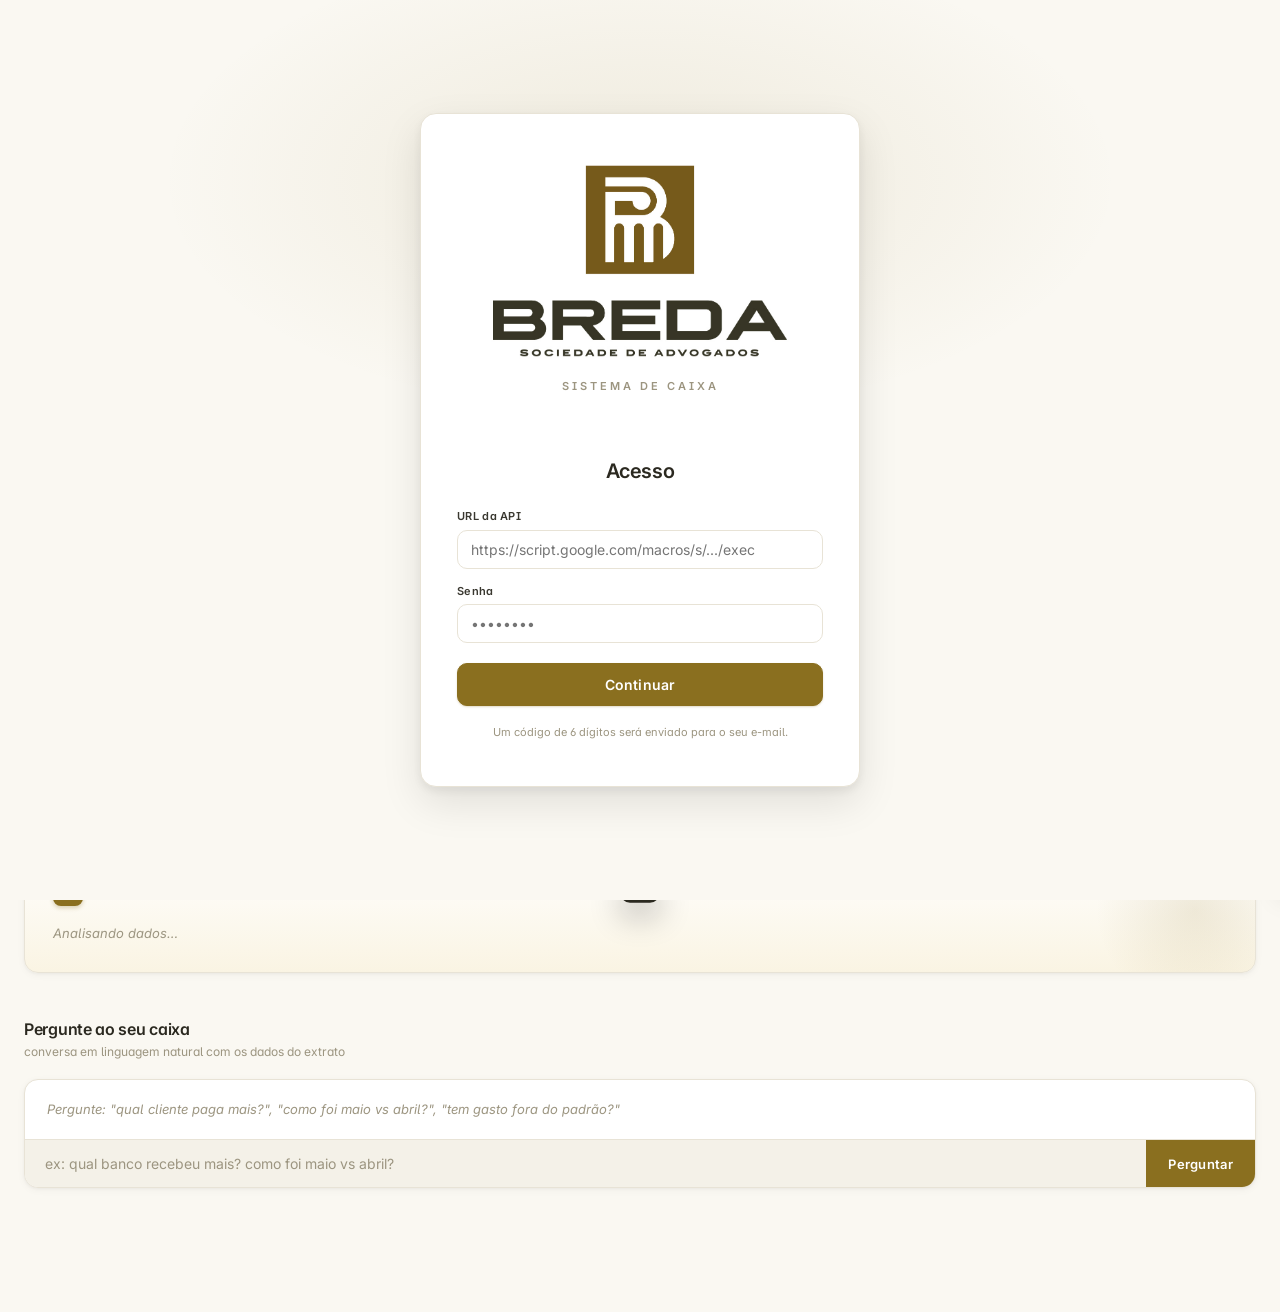
==== commit 94b2a6a9: "feat: substituir livro caixa por modelo de extrato bancário (Inter + Bradesco) - Tabs renomeadas: Co" ====
--- a/app.html
+++ b/app.html
@@ -26,8 +26,8 @@
       </div>
     </div>
     <div class="tabs" role="tablist">
-      <button class="tab" data-tab="insights" role="tab">Insights</button>
-      <button class="tab" data-tab="movimentacoes" role="tab">Movimentações</button>
+      <button class="tab" data-tab="contas" role="tab">Contas</button>
+      <button class="tab" data-tab="extratos" role="tab">Extratos</button>
       <button class="tab" data-tab="analise" role="tab">Análise</button>
     </div>
     <div class="header-actions">
@@ -43,60 +43,58 @@
 
 <main>
 
-<!-- ─────── TAB: INSIGHTS ─────── -->
-<div data-tab-content="insights">
-  <div class="section">
-    <div class="section-head">
-      <div class="section-title-wrap">
-        <div class="section-title">Visão geral</div>
-        <div class="section-sub">desempenho do mês atual</div>
-      </div>
-      <div class="section-meta" id="periodo-atual">—</div>
+<!-- ─────── TAB: CONTAS ─────── -->
+<div data-tab-content="contas">
+  <!-- Cards por banco -->
+  <div class="section">
+    <div class="section-head">
+      <div class="section-title-wrap">
+        <div class="section-title">Contas bancárias</div>
+        <div class="section-sub" id="contas-periodo">saldo apurado pelo extrato importado</div>
+      </div>
+      <div class="section-meta">
+        <button class="btn btn-primary" id="btn-importar-extrato" style="font-size:12px; padding:7px 14px">📥 Importar extrato</button>
+      </div>
+    </div>
+    <div id="contas-cards" class="contas-grid">
+      <div class="conta-card-skel"><div class="skel skel-line" style="height:80px; border-radius:10px"></div></div>
+      <div class="conta-card-skel"><div class="skel skel-line" style="height:80px; border-radius:10px"></div></div>
+    </div>
+  </div>
+
+  <!-- Total consolidado -->
+  <div class="section">
+    <div class="section-head">
+      <div class="section-title-wrap">
+        <div class="section-title">Consolidado</div>
+        <div class="section-sub">Inter + Bradesco — mês atual</div>
+      </div>
     </div>
     <div class="stats">
       <div class="stat">
-        <div class="stat-head">
-          <div class="stat-label">Receita</div>
-          <div class="stat-icon pos">
-            <svg viewBox="0 0 24 24" stroke="currentColor"><path d="M7 14l5-5 5 5M12 19V9"/></svg>
-          </div>
-        </div>
-        <div class="stat-value pos" id="stat-receita-mes">—</div>
-        <div class="stat-sub" id="stat-receita-sub">—</div>
+        <div class="stat-head"><div class="stat-label">Créditos</div><div class="stat-icon pos"><svg viewBox="0 0 24 24" stroke="currentColor"><path d="M7 14l5-5 5 5M12 19V9"/></svg></div></div>
+        <div class="stat-value pos" id="stat-creditos-total">—</div>
+        <div class="stat-sub" id="stat-creditos-sub">—</div>
       </div>
       <div class="stat">
-        <div class="stat-head">
-          <div class="stat-label">Despesa</div>
-          <div class="stat-icon neg">
-            <svg viewBox="0 0 24 24" stroke="currentColor"><path d="M7 10l5 5 5-5M12 5v10"/></svg>
-          </div>
-        </div>
-        <div class="stat-value neg" id="stat-despesa-mes">—</div>
-        <div class="stat-sub" id="stat-despesa-sub">—</div>
+        <div class="stat-head"><div class="stat-label">Débitos</div><div class="stat-icon neg"><svg viewBox="0 0 24 24" stroke="currentColor"><path d="M7 10l5 5 5-5M12 5v10"/></svg></div></div>
+        <div class="stat-value neg" id="stat-debitos-total">—</div>
+        <div class="stat-sub" id="stat-debitos-sub">—</div>
       </div>
       <div class="stat">
-        <div class="stat-head">
-          <div class="stat-label">Saldo</div>
-          <div class="stat-icon neutral">
-            <svg viewBox="0 0 24 24" stroke="currentColor"><path d="M3 12h18M12 3v18"/></svg>
-          </div>
-        </div>
-        <div class="stat-value" id="stat-saldo-mes">—</div>
-        <div class="stat-sub" id="stat-saldo-sub">—</div>
+        <div class="stat-head"><div class="stat-label">Saldo total</div><div class="stat-icon neutral"><svg viewBox="0 0 24 24" stroke="currentColor"><path d="M3 12h18M12 3v18"/></svg></div></div>
+        <div class="stat-value" id="stat-saldo-total">—</div>
+        <div class="stat-sub">créditos − débitos</div>
       </div>
       <div class="stat">
-        <div class="stat-head">
-          <div class="stat-label">Margem</div>
-          <div class="stat-icon neutral">
-            <svg viewBox="0 0 24 24" stroke="currentColor"><circle cx="12" cy="12" r="9"/><path d="M12 7v5l3 3"/></svg>
-          </div>
-        </div>
-        <div class="stat-value" id="stat-margem">—</div>
-        <div class="stat-sub">resultado / receita</div>
-      </div>
-    </div>
-  </div>
-
+        <div class="stat-head"><div class="stat-label">Pendentes</div></div>
+        <div class="stat-value" id="stat-pendentes">—</div>
+        <div class="stat-sub">sem categoria</div>
+      </div>
+    </div>
+  </div>
+
+  <!-- Alertas + IA -->
   <div class="section">
     <div class="section-head">
       <div class="section-title-wrap">
@@ -114,14 +112,11 @@
     <div class="section-head">
       <div class="section-title-wrap">
         <div class="section-title">Resumo executivo</div>
-        <div class="section-sub">análise do mês mais recente</div>
+        <div class="section-sub">análise baseada no extrato bancário</div>
       </div>
     </div>
     <div class="ai-block">
-      <div class="ai-head">
-        <div class="ai-badge">IA</div>
-        <div class="ai-title">Síntese do mês</div>
-      </div>
+      <div class="ai-head"><div class="ai-badge">IA</div><div class="ai-title">Síntese do mês</div></div>
       <div class="ai-text" id="resumo-ia"><span class="ai-loading">Analisando dados…</span></div>
     </div>
   </div>
@@ -130,100 +125,113 @@
     <div class="section-head">
       <div class="section-title-wrap">
         <div class="section-title">Pergunte ao seu caixa</div>
-        <div class="section-sub">conversa em linguagem natural com os dados</div>
+        <div class="section-sub">conversa em linguagem natural com os dados do extrato</div>
       </div>
     </div>
     <div class="chat-box">
       <div class="chat-log" id="chat-log"></div>
       <div class="chat-input-row">
-        <input type="text" class="chat-input" id="chat-input" placeholder="ex: qual cliente paga mais? como foi maio vs abril?" />
+        <input type="text" class="chat-input" id="chat-input" placeholder="ex: qual banco recebeu mais? como foi maio vs abril?" />
         <button class="chat-send" id="chat-send">Perguntar</button>
       </div>
     </div>
   </div>
 </div>
 
-<!-- ─────── TAB: MOVIMENTAÇÕES ─────── -->
-<div data-tab-content="movimentacoes" hidden>
-  <div class="section">
-    <div class="section-head">
-      <div class="section-title-wrap">
-        <div class="section-title">Lançamentos</div>
-        <div class="section-sub">filtre, busque e edite cada registro</div>
-      </div>
-      <div class="section-meta" id="tabela-meta">—</div>
-    </div>
+<!-- ─────── TAB: EXTRATOS ─────── -->
+<div data-tab-content="extratos" hidden>
+  <div class="section">
+    <div class="section-head">
+      <div class="section-title-wrap">
+        <div class="section-title">Extratos bancários</div>
+        <div class="section-sub">transações importadas — Inter e Bradesco</div>
+      </div>
+      <div class="section-meta" id="ext-tabela-meta">—</div>
+    </div>
+
     <div class="filters">
-      <div class="chips">
-        <button class="chip tipo-entrada active" data-tipo="entrada">Entradas</button>
-        <button class="chip tipo-saida active" data-tipo="saida">Saídas</button>
-      </div>
-    </div>
-    <div class="filters">
+      <div class="field-inline">
+        <label>Conta</label>
+        <select id="ext-filtro-conta">
+          <option value="">Todas</option>
+          <option value="Inter">Inter</option>
+          <option value="Bradesco">Bradesco</option>
+        </select>
+      </div>
       <div class="field-inline">
         <label>Ano</label>
-        <select id="filtro-ano"></select>
+        <select id="ext-filtro-ano"></select>
       </div>
       <div class="field-inline">
         <label>Mês</label>
-        <select id="filtro-mes"></select>
+        <select id="ext-filtro-mes"></select>
+      </div>
+      <div class="field-inline">
+        <label>Status</label>
+        <select id="ext-filtro-status">
+          <option value="">Todos</option>
+          <option value="pendente">Pendente</option>
+          <option value="ok">OK</option>
+          <option value="ignorar">Ignorar</option>
+        </select>
       </div>
       <div class="field-inline search-wrap">
-        <label>Buscar descrição</label>
-        <input class="input" id="filtro-busca" type="text" placeholder="ex: honorários, VIVO, sucumbência…" />
+        <label>Buscar</label>
+        <input class="input" id="ext-filtro-busca" type="text" placeholder="descrição, categoria…" />
       </div>
       <div class="field-inline">
         <label>&nbsp;</label>
-        <button class="btn btn-ghost" id="btn-limpar">Limpar filtros</button>
+        <button class="btn btn-ghost" id="ext-btn-limpar">Limpar</button>
       </div>
       <div class="field-inline">
         <label>&nbsp;</label>
-        <button class="btn btn-ghost" id="btn-importar-extrato">📥 Importar extrato</button>
-      </div>
-      <div class="field-inline">
-        <label>&nbsp;</label>
-        <button class="btn btn-primary" id="btn-relatorio">📄 Gerar relatório</button>
-      </div>
-    </div>
+        <button class="btn btn-primary" id="ext-btn-relatorio">📄 Relatório</button>
+      </div>
+    </div>
+
     <div class="filters" style="margin-top:-8px">
       <div class="field-inline" style="min-width:140px">
         <label>Período · de</label>
-        <input class="input" id="filtro-data-de" type="date" />
+        <input class="input" id="ext-filtro-data-de" type="date" />
       </div>
       <div class="field-inline" style="min-width:140px">
         <label>Período · até</label>
-        <input class="input" id="filtro-data-ate" type="date" />
+        <input class="input" id="ext-filtro-data-ate" type="date" />
       </div>
       <div class="field-inline" style="flex:1; min-width:160px">
         <label>&nbsp;</label>
         <div style="display:flex; gap:6px; flex-wrap:wrap">
-          <button class="btn btn-ghost btn-preset" data-preset="30d" style="padding:7px 11px; font-size:12px">Últ. 30 dias</button>
-          <button class="btn btn-ghost btn-preset" data-preset="90d" style="padding:7px 11px; font-size:12px">Últ. 90 dias</button>
-          <button class="btn btn-ghost btn-preset" data-preset="ano" style="padding:7px 11px; font-size:12px">Este ano</button>
-          <button class="btn btn-ghost btn-preset" data-preset="anoant" style="padding:7px 11px; font-size:12px">Ano anterior</button>
-          <button class="btn btn-ghost btn-preset" data-preset="tudo" style="padding:7px 11px; font-size:12px">Tudo</button>
-        </div>
-      </div>
-    </div>
-    <div class="chips" id="chips-categorias"></div>
-
-    <div id="loader-mov" class="loader" style="display:none">
-      <div class="spinner"></div><span>Carregando lançamentos…</span>
-    </div>
-
-    <div class="tbl-wrap" id="tabela-card">
+          <button class="btn btn-ghost btn-ext-preset" data-preset="30d"    style="padding:7px 11px; font-size:12px">Últ. 30 dias</button>
+          <button class="btn btn-ghost btn-ext-preset" data-preset="90d"    style="padding:7px 11px; font-size:12px">Últ. 90 dias</button>
+          <button class="btn btn-ghost btn-ext-preset" data-preset="ano"    style="padding:7px 11px; font-size:12px">Este ano</button>
+          <button class="btn btn-ghost btn-ext-preset" data-preset="anoant" style="padding:7px 11px; font-size:12px">Ano anterior</button>
+          <button class="btn btn-ghost btn-ext-preset" data-preset="tudo"   style="padding:7px 11px; font-size:12px">Tudo</button>
+        </div>
+      </div>
+    </div>
+
+    <div class="chips" id="ext-chips-categorias"></div>
+
+    <div id="ext-loader" class="loader" style="display:none">
+      <div class="spinner"></div><span>Carregando extratos…</span>
+    </div>
+
+    <div class="tbl-wrap" id="ext-tabela-card">
       <div class="tbl-scroll">
         <table>
           <thead>
             <tr>
-              <th style="width:100px">Data</th>
-              <th style="width:70px">Tipo</th>
+              <th style="width:92px">Data</th>
+              <th style="width:80px">Conta</th>
+              <th style="width:54px">Tipo</th>
               <th>Descrição</th>
-              <th>Categoria</th>
-              <th style="text-align:right; width:140px">Valor</th>
+              <th style="width:160px">Categoria</th>
+              <th style="text-align:right; width:130px">Valor</th>
+              <th style="width:72px; text-align:center">Status</th>
+              <th style="width:40px"></th>
             </tr>
           </thead>
-          <tbody id="tabela-body"></tbody>
+          <tbody id="ext-tabela-body"></tbody>
         </table>
       </div>
     </div>
@@ -330,12 +338,113 @@
   </div>
 </div>
 
+<!-- ─────── TAB: CONCILIAÇÃO (removida — modelo substituído) ─────── -->
+<div data-tab-content="conciliacao" hidden style="display:none!important">
+  <div class="section">
+    <div class="section-head">
+      <div class="section-title-wrap">
+        <div class="section-title">Conciliação Bancária</div>
+        <div class="section-sub">compare o livro caixa com o extrato do banco</div>
+      </div>
+    </div>
+
+    <div class="filters">
+      <div class="field-inline">
+        <label>Conta</label>
+        <select id="conc-conta">
+          <option value="Inter">Inter</option>
+          <option value="Bradesco">Bradesco</option>
+        </select>
+      </div>
+      <div class="field-inline">
+        <label>Mês</label>
+        <select id="conc-mes"></select>
+      </div>
+      <div class="field-inline">
+        <label>Ano</label>
+        <select id="conc-ano"></select>
+      </div>
+      <div class="field-inline">
+        <label>&nbsp;</label>
+        <button class="btn btn-ghost" id="btn-conc-importar">📥 Importar extrato</button>
+      </div>
+      <div class="field-inline">
+        <label>&nbsp;</label>
+        <button class="btn btn-ghost" id="btn-conc-limpar" title="Apaga o extrato importado deste mês/conta">🗑 Limpar extrato</button>
+      </div>
+      <div class="field-inline">
+        <label>&nbsp;</label>
+        <button class="btn btn-ghost" id="btn-conc-atualizar">↺ Atualizar</button>
+      </div>
+    </div>
+
+    <!-- KPIs da conciliação -->
+    <div class="stats" id="conc-stats" style="display:none">
+      <div class="stat">
+        <div class="stat-head"><div class="stat-label">Saldo livro</div></div>
+        <div class="stat-value" id="conc-saldo-livro">—</div>
+        <div class="stat-sub">acumulado no período</div>
+      </div>
+      <div class="stat">
+        <div class="stat-head"><div class="stat-label">Saldo extrato</div></div>
+        <div class="stat-value" id="conc-saldo-extrato">—</div>
+        <div class="stat-sub">acumulado no período</div>
+      </div>
+      <div class="stat">
+        <div class="stat-head"><div class="stat-label">Diferença</div></div>
+        <div class="stat-value" id="conc-diferenca">—</div>
+        <div class="stat-sub">livro − extrato</div>
+      </div>
+      <div class="stat">
+        <div class="stat-head"><div class="stat-label">Dias divergentes</div></div>
+        <div class="stat-value" id="conc-divergentes">—</div>
+        <div class="stat-sub">com saldo diferente</div>
+      </div>
+    </div>
+
+    <!-- Estado vazio (sem extrato importado) -->
+    <div id="conc-empty" style="padding:48px 20px; text-align:center; color:var(--ink-3)">
+      <div style="font-size:38px; margin-bottom:14px">🏦</div>
+      <div style="font-size:15px; font-weight:600; color:var(--ink-2); margin-bottom:6px">Nenhum extrato importado</div>
+      <div style="font-size:13px; line-height:1.6">Selecione a conta (Inter ou Bradesco) e o mês, depois clique em<br><strong>📥 Importar extrato</strong> para carregar o OFX ou CSV do banco.</div>
+    </div>
+
+    <!-- Loader -->
+    <div id="conc-loader" class="loader" style="display:none">
+      <div class="spinner"></div><span>Carregando conciliação…</span>
+    </div>
+
+    <!-- Tabela dia a dia -->
+    <div id="conc-tabela-wrap" style="display:none">
+      <div style="font-size:11px; color:var(--ink-3); margin-bottom:8px; line-height:1.5; padding:0 2px">
+        <strong>Verde</strong> = movimentos idênticos no livro e no extrato · <strong>Amarelo</strong> = só em um dos lados · <strong>Vermelho</strong> = divergência de valor
+      </div>
+      <div class="tbl-wrap">
+        <div class="tbl-scroll">
+          <table class="tabela-conciliacao">
+            <thead>
+              <tr>
+                <th style="width:92px">Data</th>
+                <th>Livro caixa</th>
+                <th style="text-align:right; width:110px">Mov. livro</th>
+                <th style="text-align:right; width:118px">Saldo livro</th>
+                <th>Extrato banco</th>
+                <th style="text-align:right; width:110px">Mov. extrato</th>
+                <th style="text-align:right; width:118px">Saldo extrato</th>
+                <th style="text-align:center; width:86px">Status</th>
+              </tr>
+            </thead>
+            <tbody id="conc-tabela-body"></tbody>
+          </table>
+        </div>
+      </div>
+    </div>
+  </div>
+</div>
+
 </main>
 
-<button class="fab" id="fab-novo">
-  <svg viewBox="0 0 24 24"><path d="M12 5v14M5 12h14"/></svg>
-  Novo lançamento
-</button>
+<!-- FAB removido — entrada de dados via importação de extrato -->
 
 <!-- MODAL LANÇAMENTO -->
 <div class="modal-backdrop" id="modal">
@@ -415,21 +524,17 @@
       <input id="drawer-url" type="url" readonly />
     </div>
 
-    <!-- Toggle: exigir login a cada abertura -->
-    <div class="security-toggle">
+    <!-- Sessão de 1 hora — informativo -->
+    <div class="security-toggle" style="cursor:default">
       <div class="security-toggle-info">
         <div class="security-toggle-title">
           <svg viewBox="0 0 24 24" width="14" height="14" fill="none" stroke="currentColor" stroke-width="2" style="vertical-align:-2px; margin-right:5px">
-            <rect x="5" y="11" width="14" height="10" rx="2"/><path d="M8 11V7a4 4 0 0 1 8 0v4"/>
+            <circle cx="12" cy="12" r="10"/><path d="M12 6v6l4 2"/>
           </svg>
-          Exigir login a cada abertura
-        </div>
-        <div class="security-toggle-desc">Mais seguro · sempre pede senha + código por e-mail ao abrir o app.</div>
-      </div>
-      <label class="switch">
-        <input type="checkbox" id="toggle-sempre-login" />
-        <span class="switch-slider"></span>
-      </label>
+          Sessão de 1 hora
+        </div>
+        <div class="security-toggle-desc">F5 mantém o login. Após 1 h sem atividade, pede senha novamente (sem código).</div>
+      </div>
     </div>
 
     <button class="btn btn-primary" id="btn-trocar-senha" style="width:100%; margin-top:8px">
@@ -611,22 +716,10 @@
       <div id="extrato-arquivo-info" style="display:none; margin-top:14px; padding:12px 14px; background:var(--surface-2); border-radius:8px; font-size:13px"></div>
 
       <div class="field" style="margin-top:18px">
-        <label>Os lançamentos detectados serão criados como:</label>
-        <div style="display:flex; gap:8px">
-          <label class="radio-card" style="flex:1">
-            <input type="radio" name="extrato-aba" value="saidas" checked />
-            <div class="radio-card-body">
-              <div class="radio-card-icon">↓</div>
-              <div>
-                <div class="radio-card-title">Saídas (despesas)</div>
-                <div class="radio-card-desc">Use pra extratos de conta corrente — vou separar entradas e saídas individualmente.</div>
-              </div>
-            </div>
-          </label>
-        </div>
-        <small style="color:var(--ink-4); font-size:11px; margin-top:6px; display:block">
-          O app detecta automaticamente o tipo de cada linha (crédito = entrada, débito = saída).
-        </small>
+        <div style="display:flex; gap:10px; align-items:flex-start; padding:12px 14px; background:var(--accent-bg); border-radius:8px; font-size:12px; color:var(--ink-3); line-height:1.5">
+          <span style="font-size:16px; line-height:1">⇅</span>
+          <span>O app identifica <strong>automaticamente</strong> cada lançamento do extrato: <strong>crédito → entrada (receita)</strong> e <strong>débito → saída (despesa)</strong>. Você confere tudo na próxima tela antes de confirmar.</span>
+        </div>
       </div>
     </div>
 
--- a/assets/style.css
+++ b/assets/style.css
@@ -1467,3 +1467,106 @@
   body { background: #fff; }
   .card, .ai-block, .tbl-wrap, .stat, .chart-card, .forecast-month { box-shadow: none; border: 1px solid #ccc; }
 }
+
+/* ============ CARDS DE CONTA BANCÁRIA ============ */
+.contas-grid {
+  display: grid;
+  grid-template-columns: repeat(auto-fill, minmax(260px, 1fr));
+  gap: 14px;
+  margin-bottom: 4px;
+}
+.conta-card {
+  background: var(--surface);
+  border: 1px solid var(--line);
+  border-radius: 12px;
+  padding: 18px 20px;
+  position: relative;
+  transition: box-shadow .15s;
+}
+.conta-card:hover { box-shadow: 0 4px 16px rgba(0,0,0,.07); }
+.conta-card-nome {
+  font-size: 11px;
+  font-weight: 700;
+  letter-spacing: 2px;
+  text-transform: uppercase;
+  color: var(--ink-3);
+  margin-bottom: 8px;
+}
+.conta-card-saldo {
+  font-size: 26px;
+  font-weight: 700;
+  color: var(--ink);
+  margin-bottom: 10px;
+  font-family: var(--font-serif, "Fraunces", serif);
+}
+.conta-card-row {
+  display: flex;
+  gap: 18px;
+  font-size: 12px;
+  color: var(--ink-3);
+}
+.conta-card-row .pos { color: var(--pos); font-weight: 600; }
+.conta-card-row .neg { color: var(--neg); font-weight: 600; }
+.conta-card-badge {
+  position: absolute;
+  top: 14px; right: 14px;
+  font-size: 10px;
+  padding: 3px 8px;
+  border-radius: 20px;
+  font-weight: 600;
+}
+.conta-card-badge.ok      { background: #d1fae5; color: #065f46; }
+.conta-card-badge.pending { background: #fef3c7; color: #92400e; }
+.conta-card-skel { animation: pulse 1.5s ease-in-out infinite; }
+
+/* Status badge na tabela de extratos */
+.ext-status {
+  display: inline-block;
+  font-size: 10px;
+  padding: 2px 7px;
+  border-radius: 20px;
+  font-weight: 600;
+  cursor: pointer;
+}
+.ext-status.pendente { background: #fef3c7; color: #92400e; }
+.ext-status.ok       { background: #d1fae5; color: #065f46; }
+.ext-status.ignorar  { background: #f3f4f6; color: #6b7280; }
+
+/* ============ CONCILIAÇÃO BANCÁRIA ============ */
+.tabela-conciliacao th,
+.tabela-conciliacao td { font-size: 12px; }
+
+.tabela-conciliacao .cell-desc {
+  max-width: 200px;
+  white-space: normal;
+  line-height: 1.45;
+}
+.small-desc {
+  display: block;
+  font-size: 11.5px;
+  white-space: nowrap;
+  overflow: hidden;
+  text-overflow: ellipsis;
+  max-width: 200px;
+}
+.ink-muted { color: var(--ink-4); }
+
+/* Badges de status */
+.conc-badge {
+  display: inline-block;
+  padding: 2px 7px;
+  border-radius: 20px;
+  font-size: 10px;
+  font-weight: 600;
+  letter-spacing: .4px;
+  text-transform: uppercase;
+}
+.conc-badge.ok  { background: #d1fae5; color: #065f46; }
+.conc-badge.neg { background: #fee2e2; color: #991b1b; }
+.conc-badge.warn{ background: #fef3c7; color: #92400e; }
+
+/* Linhas coloridas */
+.conc-row-ok  td { background: #f0fdf4; }
+.conc-row-neg td { background: #fff5f5; }
+.conc-row-warn td { background: #fffbeb; }
+
